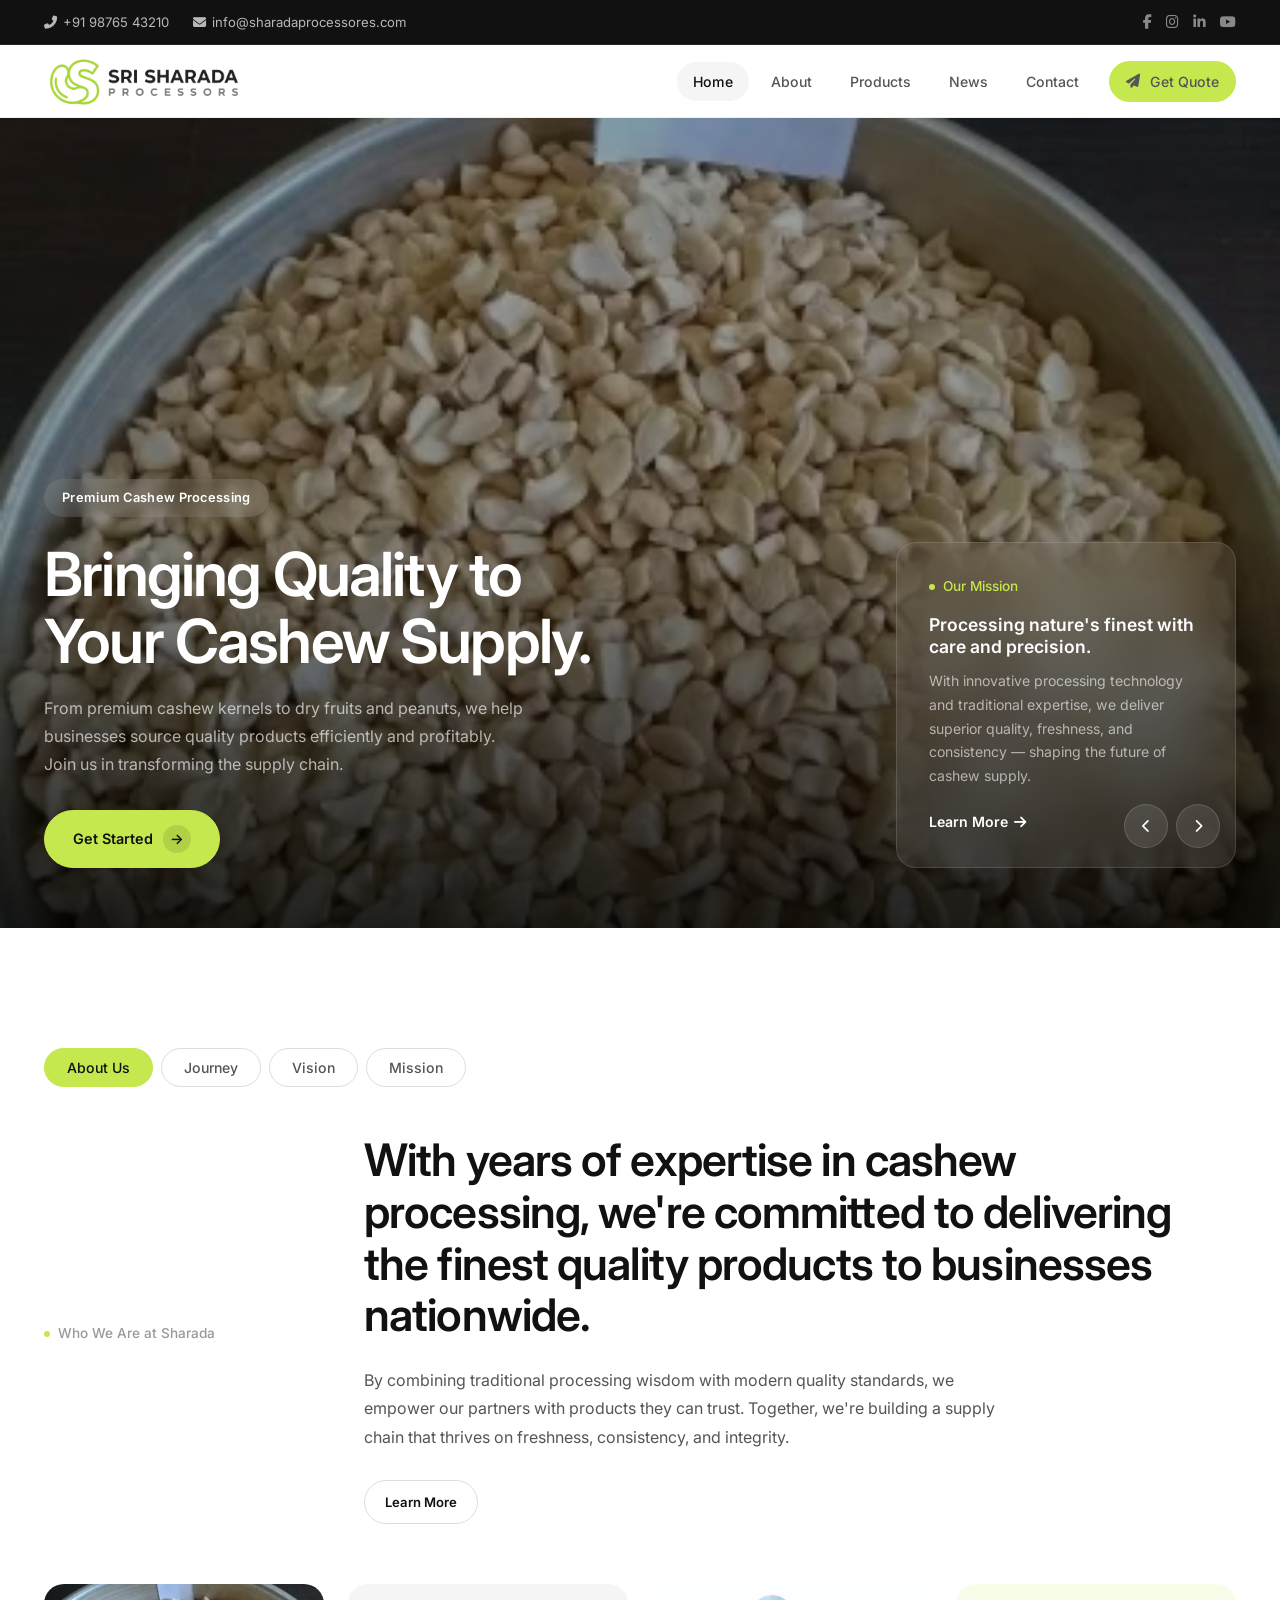
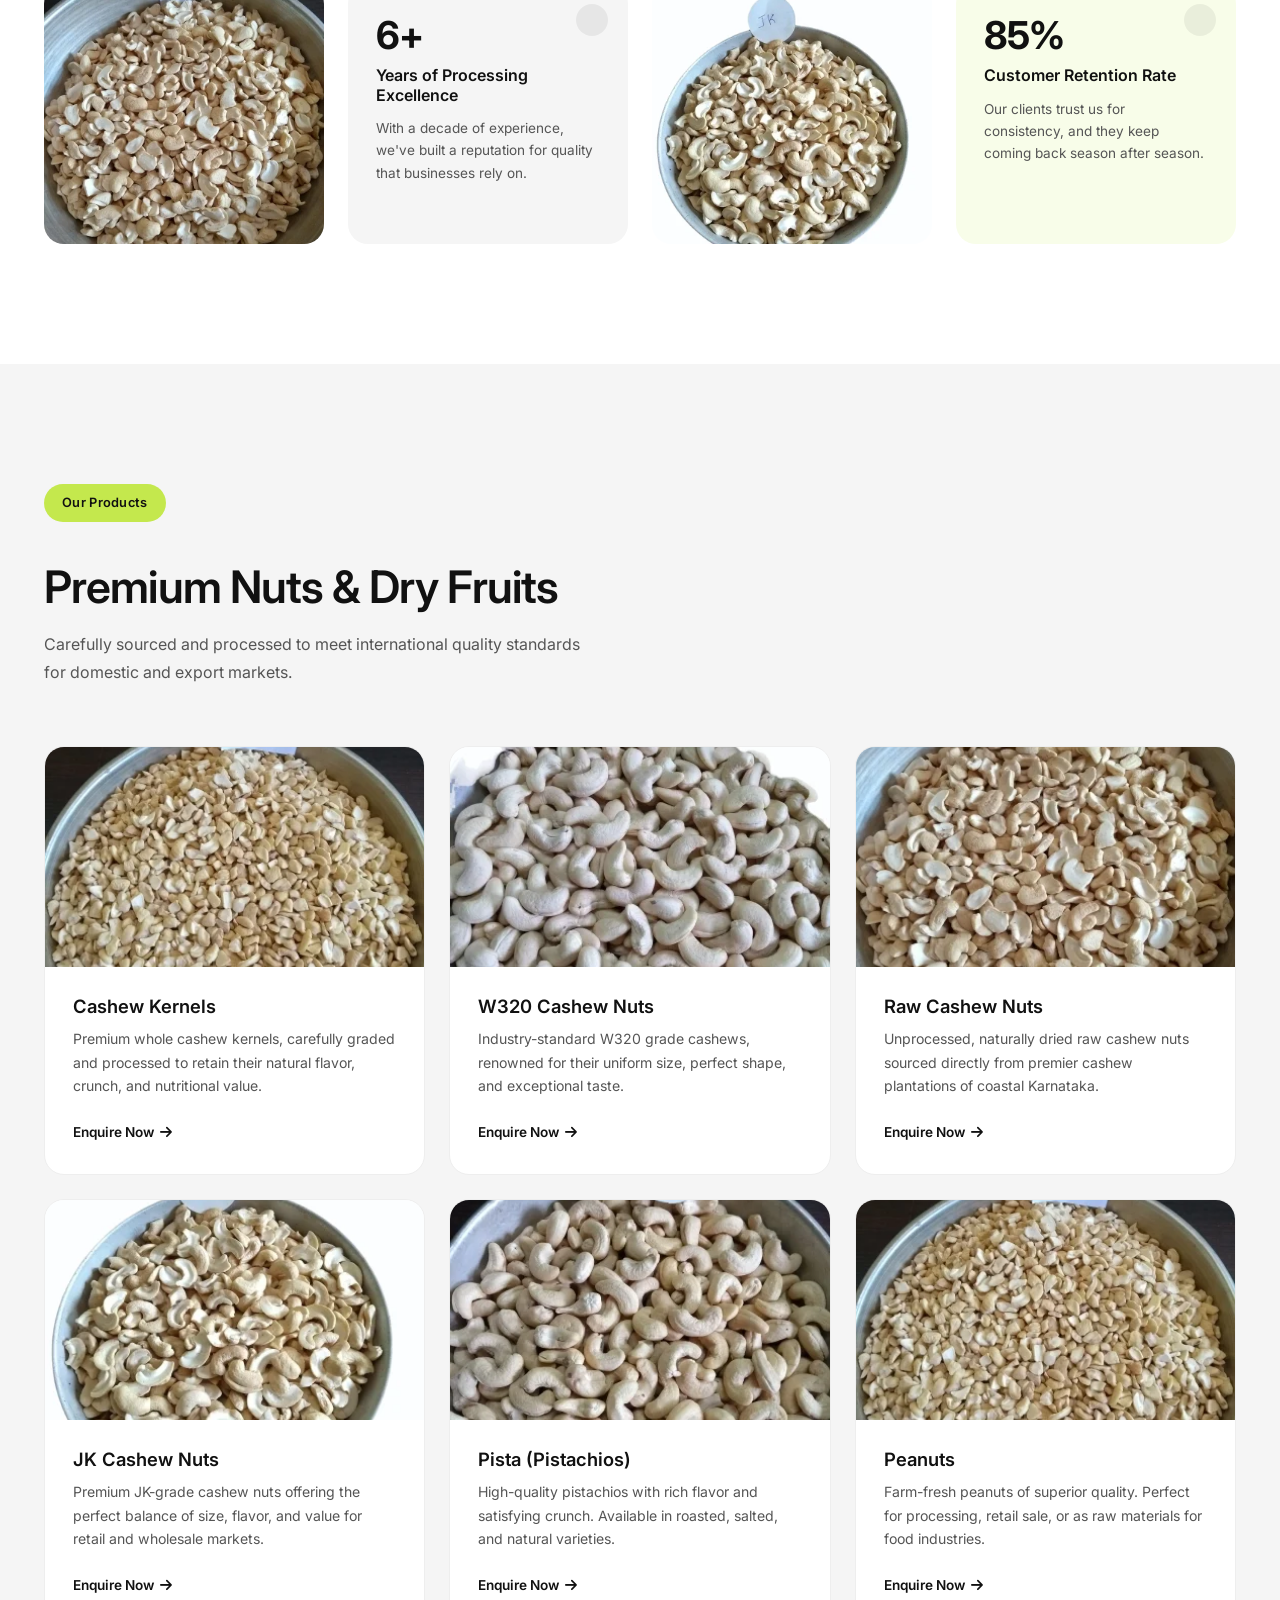
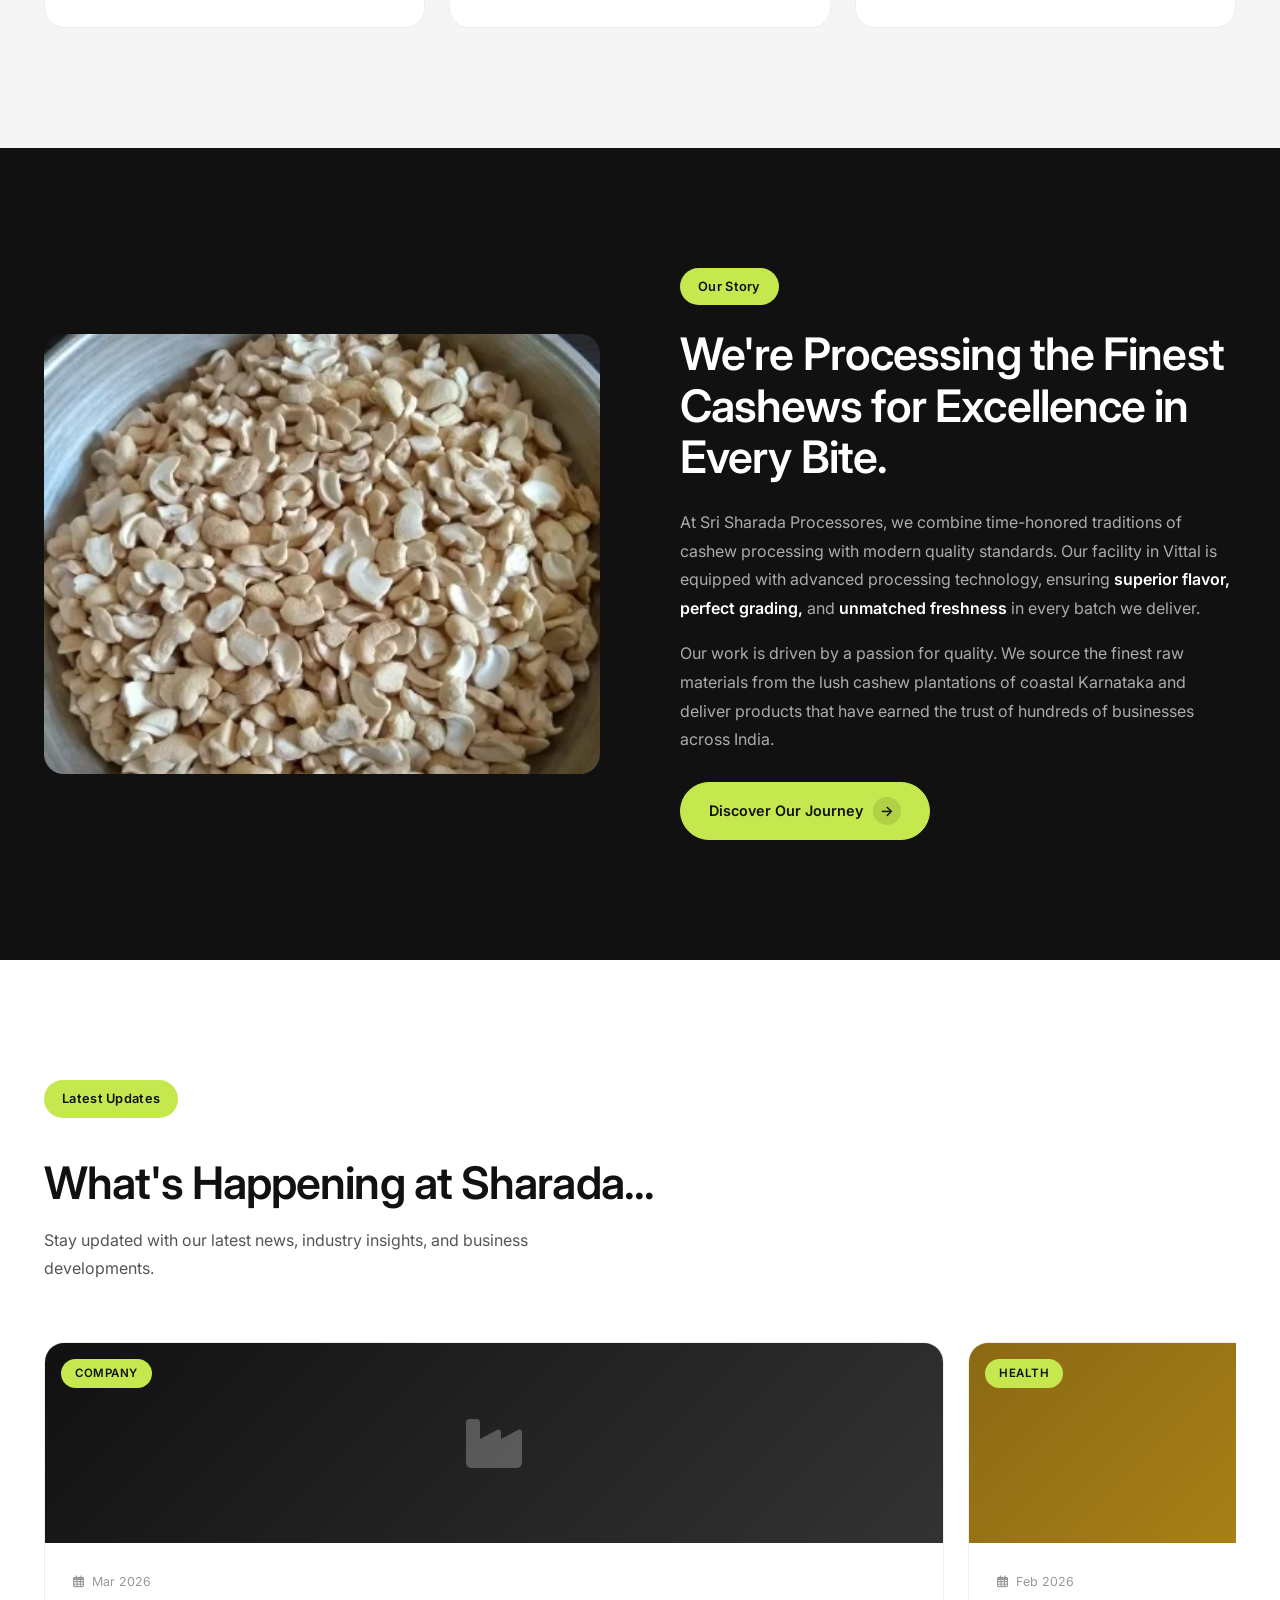
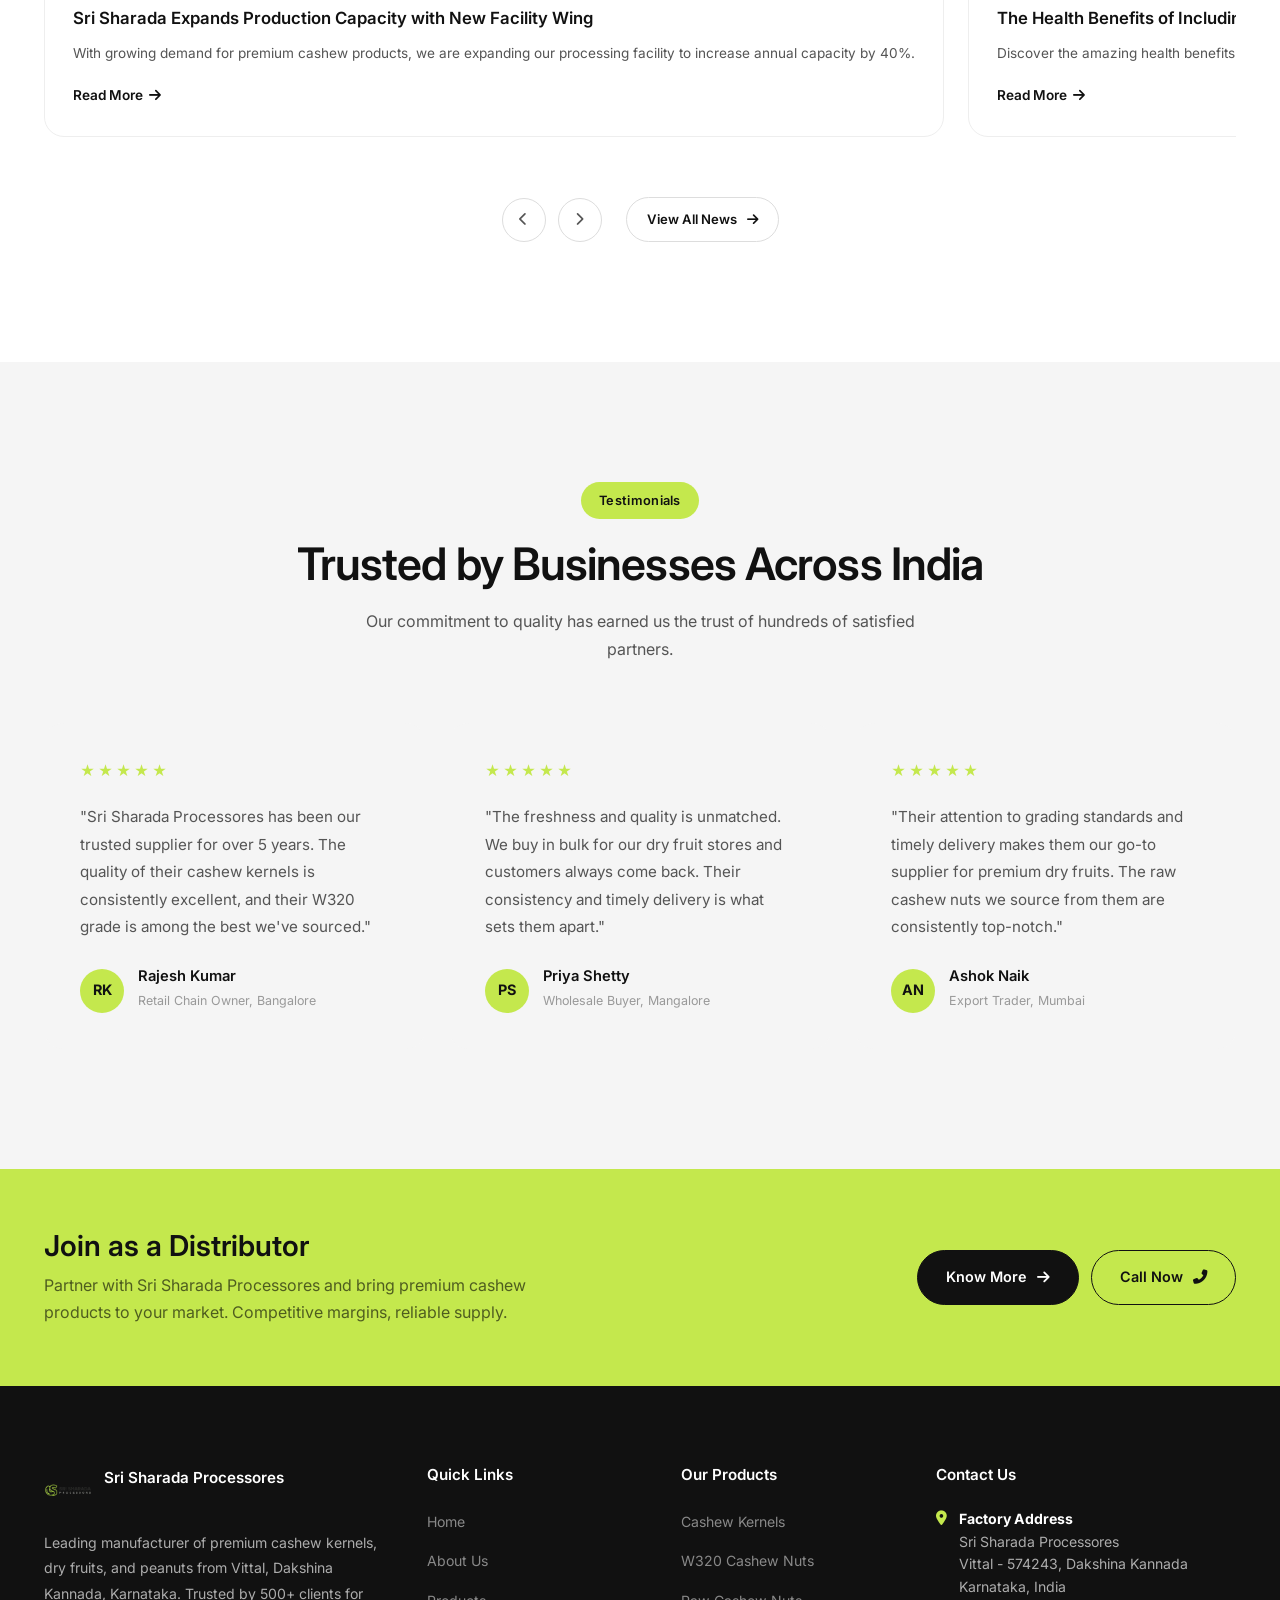
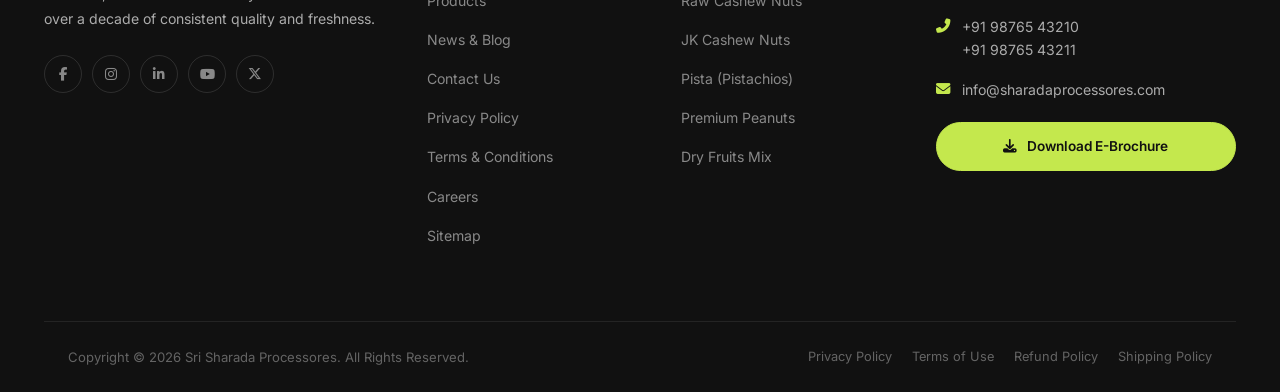
==== index.html @ 33b03130 "Commiting project files" ====
<!DOCTYPE html>
<html lang="en">
<head>
  <meta charset="UTF-8">
  <meta name="viewport" content="width=device-width, initial-scale=1.0">
  <title>Sri Sharada Processores — Premium Cashew & Dry Fruit Manufacturers</title>
  <meta name="description" content="Sri Sharada Processores — Leading manufacturer of premium cashew kernels, cashew nuts, dry fruits and peanuts from Vittal, Dakshina Kannada, Karnataka. 10+ years of excellence.">
  <link rel="preconnect" href="https://fonts.googleapis.com">
  <link rel="preconnect" href="https://fonts.gstatic.com" crossorigin>
  <link href="https://fonts.googleapis.com/css2?family=Inter:wght@300;400;500;600;700;800&display=swap" rel="stylesheet">
  <link rel="stylesheet" href="https://cdnjs.cloudflare.com/ajax/libs/font-awesome/6.5.1/css/all.min.css">
  <link rel="icon" type="image/png" href="images/logo.png">
  <link rel="stylesheet" href="css/styles.css">
</head>
<body>

  <!-- Preloader -->
  <div class="preloader" id="preloader"><div class="preloader-dot"></div></div>

  <!-- ====== TOP BAR ====== -->
  <div class="topbar" id="topbar">
    <div class="container">
      <div class="topbar-left">
        <a href="tel:+919876543210"><i class="fas fa-phone-alt"></i> +91 98765 43210</a>
        <a href="mailto:info@sharadaprocessores.com"><i class="fas fa-envelope"></i> info@sharadaprocessores.com</a>
      </div>
      <div class="topbar-right">
        <a href="#" aria-label="Facebook"><i class="fab fa-facebook-f"></i></a>
        <a href="#" aria-label="Instagram"><i class="fab fa-instagram"></i></a>
        <a href="#" aria-label="LinkedIn"><i class="fab fa-linkedin-in"></i></a>
        <a href="#" aria-label="YouTube"><i class="fab fa-youtube"></i></a>
      </div>
    </div>
  </div>

  <!-- ====== NAVBAR ====== -->
  <nav class="navbar" id="navbar">
    <div class="container">
      <a href="index.html" class="nav-logo">
        <div class="nav-logo-icon"><img src="images/logo.png" alt="Sri Sharada Processores"></div>
      </a>
      <div class="nav-links" id="navLinks">
        <a href="index.html" class="active">Home</a>
        <a href="about.html">About</a>
        <a href="products.html">Products</a>
        <a href="news.html">News</a>
        <a href="contact.html">Contact</a>
        <a href="contact.html" class="btn btn--primary btn--sm"><i class="fas fa-paper-plane"></i> Get Quote</a>
      </div>
      <div class="nav-toggle" id="navToggle">
        <span></span><span></span><span></span>
      </div>
    </div>
  </nav>
  <div class="nav-overlay" id="navOverlay"></div>

  <!-- ====== HERO ====== -->
  <section class="hero" id="hero">
    <div class="hero-bg">
      <div class="hero-slide active" data-slide="0">
        <img src="images/cashew-kernels.webp" alt="Premium cashew kernels">
      </div>
      <div class="hero-slide" data-slide="1">
        <img src="images/w320-cashew.webp" alt="W320 Cashew Nuts">
      </div>
      <div class="hero-slide" data-slide="2">
        <img src="images/cashew-320.webp" alt="Cashew 320 grade" style="object-position: center bottom;">
      </div>
    </div>

    <div class="hero-content">
      <div class="container">
        <div class="hero-left">
          <div class="tag tag--dark">Premium Cashew Processing</div>
          <h1 class="hero-title">Bringing Quality to<br>Your Cashew Supply.</h1>
          <p class="hero-desc">From premium cashew kernels to dry fruits and peanuts, we help businesses source quality products efficiently and profitably. Join us in transforming the supply chain.</p>
          <a href="products.html" class="btn btn--primary">Get Started <span class="arrow">→</span></a>
        </div>
        <div class="hero-card">
          <div class="label">Our Mission</div>
          <h3>Processing nature's finest with care and precision.</h3>
          <p>With innovative processing technology and traditional expertise, we deliver superior quality, freshness, and consistency — shaping the future of cashew supply.</p>
          <a href="about.html">Learn More <i class="fas fa-arrow-right"></i></a>
        </div>
      </div>
    </div>

    <div class="hero-slider-nav">
      <button id="heroPrev" aria-label="Previous slide"><i class="fas fa-chevron-left"></i></button>
      <button id="heroNext" aria-label="Next slide"><i class="fas fa-chevron-right"></i></button>
    </div>
  </section>

  <!-- ====== ABOUT SECTION ====== -->
  <section class="about-section section" id="about">
    <div class="container">
      <!-- Tabs -->
      <div class="about-tabs reveal">
        <button class="about-tab active" data-tab="about">About Us</button>
        <button class="about-tab" data-tab="journey">Journey</button>
        <button class="about-tab" data-tab="vision">Vision</button>
        <button class="about-tab" data-tab="mission">Mission</button>
      </div>

      <!-- Tab Content: About Us -->
      <div class="tab-content active" id="tab-about">
        <div class="about-grid reveal">
          <div class="label">Who We Are at Sharada</div>
          <div class="about-main">
            <h2 class="heading-lg">With years of expertise in cashew processing, we're committed to delivering the finest quality products to businesses nationwide.</h2>
            <p>By combining traditional processing wisdom with modern quality standards, we empower our partners with products they can trust. Together, we're building a supply chain that thrives on freshness, consistency, and integrity.</p>
            <a href="about.html" class="btn btn--outline btn--sm">Learn More</a>
          </div>
        </div>

        <!-- Stats Grid -->
        <div class="stats-grid reveal">
          <div class="stats-image">
            <img src="images/cashew-nuts.webp" alt="Premium Cashew Nuts">
          </div>
          <div class="stat-card">
            <a class="arrow-link" href="about.html"><i class="fas fa-arrow-up-right"></i></a>
            <div>
              <h3><span class="counter" data-target="10">0</span>+</h3>
              <h4>Years of Processing Excellence</h4>
              <p>With a decade of experience, we've built a reputation for quality that businesses rely on.</p>
            </div>
          </div>
          <div class="stats-image">
            <img src="images/jk-cashew-nut.webp" alt="JK Cashew Nuts">
          </div>
          <div class="stat-card stat-card--accent">
            <a class="arrow-link" href="about.html"><i class="fas fa-arrow-up-right"></i></a>
            <div>
              <h3>85%</h3>
              <h4>Customer Retention Rate</h4>
              <p>Our clients trust us for consistency, and they keep coming back season after season.</p>
            </div>
          </div>
        </div>
      </div>

      <!-- Tab Content: Journey -->
      <div class="tab-content" id="tab-journey" style="display:none;">
        <div class="about-grid reveal">
          <div class="label">Our Journey</div>
          <div class="about-main">
            <h2 class="heading-lg">From a small processing unit to a trusted industry name — our journey has been driven by quality and dedication.</h2>
            <p>Founded in Vittal, Dakshina Kannada, Sri Sharada Processores started as a modest cashew processing unit. Over the years, we've grown into a full-scale manufacturing operation serving clients across India.</p>
          </div>
        </div>
        <div class="stats-grid reveal">
          <div class="stat-card">
            <div>
              <h3>2014</h3>
              <h4>Founded in Vittal</h4>
              <p>Started operations as a small-scale cashew processor in Dakshina Kannada, Karnataka.</p>
            </div>
          </div>
          <div class="stats-image"><img src="images/w320-cashew.webp" alt="Our growth"></div>
          <div class="stat-card stat-card--accent">
            <div>
              <h3>2019</h3>
              <h4>Expanded Production</h4>
              <p>Upgraded facility with modern equipment, doubling processing capacity to meet growing demand.</p>
            </div>
          </div>
          <div class="stat-card">
            <div>
              <h3>2024</h3>
              <h4>500+ Client Network</h4>
              <p>Built a nationwide distribution network serving retail, wholesale, and export partners.</p>
            </div>
          </div>
        </div>
      </div>

      <!-- Tab Content: Vision -->
      <div class="tab-content" id="tab-vision" style="display:none;">
        <div class="about-grid reveal">
          <div class="label">Our Vision</div>
          <div class="about-main">
            <h2 class="heading-lg">To become India's most trusted name in cashew processing — setting benchmarks for quality, sustainability, and customer satisfaction.</h2>
            <p>We envision a future where every product from Sri Sharada is synonymous with premium quality and responsible sourcing, contributing to a healthier and more sustainable food supply chain.</p>
            <a href="about.html" class="btn btn--outline btn--sm">Read More</a>
          </div>
        </div>
      </div>

      <!-- Tab Content: Mission -->
      <div class="tab-content" id="tab-mission" style="display:none;">
        <div class="about-grid reveal">
          <div class="label">Our Mission</div>
          <div class="about-main">
            <h2 class="heading-lg">To deliver consistently premium cashew and dry fruit products through ethical sourcing, modern processing, and unwavering commitment to excellence.</h2>
            <p>We are committed to ensuring that every kernel, every nut, and every batch meets the highest standards of quality, freshness, and food safety — empowering our partners with products they can confidently offer to their customers.</p>
            <a href="about.html" class="btn btn--outline btn--sm">Read More</a>
          </div>
        </div>
      </div>

    </div>
  </section>

  <!-- ====== PRODUCTS SECTION ====== -->
  <section class="section section--gray" id="products">
    <div class="container">
      <div class="section-header reveal">
        <div class="tag">Our Products</div>
        <h2 class="heading-lg" style="margin-top:20px;">Premium Nuts & Dry Fruits</h2>
        <p>Carefully sourced and processed to meet international quality standards for domestic and export markets.</p>
      </div>

      <div class="products-grid">
        <div class="product-card reveal">
          <div class="product-card-img" style="background: linear-gradient(135deg, #f0ebe3, #e8e0d4);">
            <img src="images/cashew-kernels.webp" alt="Cashew Kernels">
          </div>
          <div class="product-card-body">
            <h3>Cashew Kernels</h3>
            <p>Premium whole cashew kernels, carefully graded and processed to retain their natural flavor, crunch, and nutritional value.</p>
            <a href="contact.html" class="product-card-link">Enquire Now <i class="fas fa-arrow-right"></i></a>
          </div>
        </div>

        <div class="product-card reveal">
          <div class="product-card-img" style="background: linear-gradient(135deg, #fef3e2, #fce8c8);">
            <img src="images/w320-cashew.webp" alt="W320 Cashew Nuts">
          </div>
          <div class="product-card-body">
            <h3>W320 Cashew Nuts</h3>
            <p>Industry-standard W320 grade cashews, renowned for their uniform size, perfect shape, and exceptional taste.</p>
            <a href="contact.html" class="product-card-link">Enquire Now <i class="fas fa-arrow-right"></i></a>
          </div>
        </div>

        <div class="product-card reveal">
          <div class="product-card-img" style="background: linear-gradient(135deg, #e8f5e9, #c8e6c9);">
            <img src="images/cashew-nuts.webp" alt="Raw Cashew Nuts">
          </div>
          <div class="product-card-body">
            <h3>Raw Cashew Nuts</h3>
            <p>Unprocessed, naturally dried raw cashew nuts sourced directly from premier cashew plantations of coastal Karnataka.</p>
            <a href="contact.html" class="product-card-link">Enquire Now <i class="fas fa-arrow-right"></i></a>
          </div>
        </div>

        <div class="product-card reveal">
          <div class="product-card-img" style="background: linear-gradient(135deg, #fff8e1, #ffecb3);">
            <img src="images/jk-cashew-nut.webp" alt="JK Cashew Nuts">
          </div>
          <div class="product-card-body">
            <h3>JK Cashew Nuts</h3>
            <p>Premium JK-grade cashew nuts offering the perfect balance of size, flavor, and value for retail and wholesale markets.</p>
            <a href="contact.html" class="product-card-link">Enquire Now <i class="fas fa-arrow-right"></i></a>
          </div>
        </div>

        <div class="product-card reveal">
          <div class="product-card-img" style="background: linear-gradient(135deg, #e8eaf6, #c5cae9);">
            <img src="images/cashew-320.webp" alt="Pista">
          </div>
          <div class="product-card-body">
            <h3>Pista (Pistachios)</h3>
            <p>High-quality pistachios with rich flavor and satisfying crunch. Available in roasted, salted, and natural varieties.</p>
            <a href="contact.html" class="product-card-link">Enquire Now <i class="fas fa-arrow-right"></i></a>
          </div>
        </div>

        <div class="product-card reveal">
          <div class="product-card-img" style="background: linear-gradient(135deg, #fbe9e7, #ffccbc);">
            <img src="images/cashew-kernels.webp" alt="Peanuts">
          </div>
          <div class="product-card-body">
            <h3>Peanuts</h3>
            <p>Farm-fresh peanuts of superior quality. Perfect for processing, retail sale, or as raw materials for food industries.</p>
            <a href="contact.html" class="product-card-link">Enquire Now <i class="fas fa-arrow-right"></i></a>
          </div>
        </div>
      </div>
    </div>
  </section>

  <!-- ====== BRAND STORY ====== -->
  <section class="brand-story" id="story">
    <div class="container">
      <div class="brand-story-grid">
        <div class="brand-story-image reveal-left">
          <img src="images/cashew-nuts.webp" alt="Our processing team">
        </div>
        <div class="brand-story-content reveal-right">
          <div class="tag">Our Story</div>
          <h2 class="heading-lg">We're Processing the Finest Cashews for Excellence in Every Bite.</h2>
          <p>At Sri Sharada Processores, we combine time-honored traditions of cashew processing with modern quality standards. Our facility in Vittal is equipped with advanced processing technology, ensuring <strong>superior flavor, perfect grading,</strong> and <strong>unmatched freshness</strong> in every batch we deliver.</p>
          <p>Our work is driven by a passion for quality. We source the finest raw materials from the lush cashew plantations of coastal Karnataka and deliver products that have earned the trust of hundreds of businesses across India.</p>
          <a href="about.html" class="btn btn--primary" style="margin-top:12px;">Discover Our Journey <span class="arrow">→</span></a>
        </div>
      </div>
    </div>
  </section>

  <!-- ====== NEWS SECTION ====== -->
  <section class="section" id="news">
    <div class="container">
      <div class="section-header reveal">
        <div class="tag">Latest Updates</div>
        <h2 class="heading-lg" style="margin-top:20px;">What's Happening at Sharada...</h2>
        <p>Stay updated with our latest news, industry insights, and business developments.</p>
      </div>

      <div class="news-carousel" id="newsCarousel">
        <div class="news-card">
          <div class="news-card-img">
            <div class="news-gradient" style="background: linear-gradient(135deg, #111, #333);"><i class="fas fa-industry"></i></div>
            <span class="news-card-badge">Company</span>
          </div>
          <div class="news-card-body">
            <div class="news-card-meta"><span><i class="far fa-calendar-alt"></i> Mar 2026</span></div>
            <h3><a href="news.html">Sri Sharada Expands Production Capacity with New Facility Wing</a></h3>
            <p>With growing demand for premium cashew products, we are expanding our processing facility to increase annual capacity by 40%.</p>
            <a href="news.html" class="read-more">Read More <i class="fas fa-arrow-right"></i></a>
          </div>
        </div>

        <div class="news-card">
          <div class="news-card-img">
            <div class="news-gradient" style="background: linear-gradient(135deg, #8B6914, #C5961A);"><i class="fas fa-heart-pulse"></i></div>
            <span class="news-card-badge">Health</span>
          </div>
          <div class="news-card-body">
            <div class="news-card-meta"><span><i class="far fa-calendar-alt"></i> Feb 2026</span></div>
            <h3><a href="news.html">The Health Benefits of Including Cashews in Your Daily Diet</a></h3>
            <p>Discover the amazing health benefits of cashew nuts — from heart health to strong bones and immunity.</p>
            <a href="news.html" class="read-more">Read More <i class="fas fa-arrow-right"></i></a>
          </div>
        </div>

        <div class="news-card">
          <div class="news-card-img">
            <div class="news-gradient" style="background: linear-gradient(135deg, #0D3B13, #2E7D32);"><i class="fas fa-chart-line"></i></div>
            <span class="news-card-badge">Industry</span>
          </div>
          <div class="news-card-body">
            <div class="news-card-meta"><span><i class="far fa-calendar-alt"></i> Jan 2026</span></div>
            <h3><a href="news.html">Karnataka's Cashew Industry: Growth and Emerging Opportunities</a></h3>
            <p>An in-depth look at the thriving cashew processing industry in Dakshina Kannada and regional growth.</p>
            <a href="news.html" class="read-more">Read More <i class="fas fa-arrow-right"></i></a>
          </div>
        </div>

        <div class="news-card">
          <div class="news-card-img">
            <div class="news-gradient" style="background: linear-gradient(135deg, #333, #555);"><i class="fas fa-award"></i></div>
            <span class="news-card-badge">Quality</span>
          </div>
          <div class="news-card-body">
            <div class="news-card-meta"><span><i class="far fa-calendar-alt"></i> Dec 2025</span></div>
            <h3><a href="news.html">Quality Standards in Cashew Processing: What Sets Premium Apart</a></h3>
            <p>Understanding the rigorous grading and quality control measures that distinguish premium products.</p>
            <a href="news.html" class="read-more">Read More <i class="fas fa-arrow-right"></i></a>
          </div>
        </div>

        <div class="news-card">
          <div class="news-card-img">
            <div class="news-gradient" style="background: linear-gradient(135deg, #2E7D32, #66BB6A);"><i class="fas fa-leaf"></i></div>
            <span class="news-card-badge">Sustainability</span>
          </div>
          <div class="news-card-body">
            <div class="news-card-meta"><span><i class="far fa-calendar-alt"></i> Nov 2025</span></div>
            <h3><a href="news.html">Sustainable Cashew Farming Practices in Coastal Karnataka</a></h3>
            <p>How responsible farming and ethical sourcing are shaping the future of cashew production in South India.</p>
            <a href="news.html" class="read-more">Read More <i class="fas fa-arrow-right"></i></a>
          </div>
        </div>
      </div>

      <div class="carousel-nav">
        <button id="newsPrev" aria-label="Previous"><i class="fas fa-chevron-left"></i></button>
        <button id="newsNext" aria-label="Next"><i class="fas fa-chevron-right"></i></button>
        <a href="news.html" class="btn btn--outline btn--sm" style="margin-left: 12px;">View All News <i class="fas fa-arrow-right"></i></a>
      </div>
    </div>
  </section>

  <!-- ====== TESTIMONIALS ====== -->
  <section class="section section--gray" id="testimonials">
    <div class="container">
      <div class="section-header center reveal">
        <div class="tag" style="margin: 0 auto 20px;">Testimonials</div>
        <h2 class="heading-lg">Trusted by Businesses Across India</h2>
        <p>Our commitment to quality has earned us the trust of hundreds of satisfied partners.</p>
      </div>
      <div class="testimonials-grid">
        <div class="testimonial-card reveal">
          <div class="testimonial-stars">★★★★★</div>
          <blockquote>"Sri Sharada Processores has been our trusted supplier for over 5 years. The quality of their cashew kernels is consistently excellent, and their W320 grade is among the best we've sourced."</blockquote>
          <div class="testimonial-author">
            <div class="testimonial-avatar">RK</div>
            <div>
              <h4>Rajesh Kumar</h4>
              <span>Retail Chain Owner, Bangalore</span>
            </div>
          </div>
        </div>
        <div class="testimonial-card reveal">
          <div class="testimonial-stars">★★★★★</div>
          <blockquote>"The freshness and quality is unmatched. We buy in bulk for our dry fruit stores and customers always come back. Their consistency and timely delivery is what sets them apart."</blockquote>
          <div class="testimonial-author">
            <div class="testimonial-avatar">PS</div>
            <div>
              <h4>Priya Shetty</h4>
              <span>Wholesale Buyer, Mangalore</span>
            </div>
          </div>
        </div>
        <div class="testimonial-card reveal">
          <div class="testimonial-stars">★★★★★</div>
          <blockquote>"Their attention to grading standards and timely delivery makes them our go-to supplier for premium dry fruits. The raw cashew nuts we source from them are consistently top-notch."</blockquote>
          <div class="testimonial-author">
            <div class="testimonial-avatar">AN</div>
            <div>
              <h4>Ashok Naik</h4>
              <span>Export Trader, Mumbai</span>
            </div>
          </div>
        </div>
      </div>
    </div>
  </section>

  <!-- ====== DISTRIBUTOR CTA ====== -->
  <section class="distributor">
    <div class="container">
      <div>
        <h2>Join as a Distributor</h2>
        <p>Partner with Sri Sharada Processores and bring premium cashew products to your market. Competitive margins, reliable supply.</p>
      </div>
      <div class="btn-group">
        <a href="contact.html" class="btn btn--dark">Know More <i class="fas fa-arrow-right"></i></a>
        <a href="tel:+919876543210" class="btn btn--outline" style="border-color: var(--black); color: var(--black);">Call Now <i class="fas fa-phone-alt"></i></a>
      </div>
    </div>
  </section>

  <!-- ====== FOOTER ====== -->
  <footer class="footer">
    <div class="container">
      <div class="footer-grid">
        <div class="footer-col footer-about">
          <div class="footer-brand">
            <div class="footer-logo-img"><img src="images/logo.png" alt="Sri Sharada Logo"></div>
            <h4>Sri Sharada Processores</h4>
          </div>
          <p>Leading manufacturer of premium cashew kernels, dry fruits, and peanuts from Vittal, Dakshina Kannada, Karnataka. Trusted by 500+ clients for over a decade of consistent quality and freshness.</p>
          <div class="footer-social">
            <a href="#"><i class="fab fa-facebook-f"></i></a>
            <a href="#"><i class="fab fa-instagram"></i></a>
            <a href="#"><i class="fab fa-linkedin-in"></i></a>
            <a href="#"><i class="fab fa-youtube"></i></a>
            <a href="#"><i class="fab fa-x-twitter"></i></a>
          </div>
        </div>
        <div class="footer-col">
          <h4>Quick Links</h4>
          <ul class="footer-links">
            <li><a href="index.html">Home</a></li>
            <li><a href="about.html">About Us</a></li>
            <li><a href="products.html">Products</a></li>
            <li><a href="news.html">News & Blog</a></li>
            <li><a href="contact.html">Contact Us</a></li>
            <li><a href="#">Privacy Policy</a></li>
            <li><a href="#">Terms & Conditions</a></li>
            <li><a href="#">Careers</a></li>
            <li><a href="#">Sitemap</a></li>
          </ul>
        </div>
        <div class="footer-col">
          <h4>Our Products</h4>
          <ul class="footer-links">
            <li><a href="products.html">Cashew Kernels</a></li>
            <li><a href="products.html">W320 Cashew Nuts</a></li>
            <li><a href="products.html">Raw Cashew Nuts</a></li>
            <li><a href="products.html">JK Cashew Nuts</a></li>
            <li><a href="products.html">Pista (Pistachios)</a></li>
            <li><a href="products.html">Premium Peanuts</a></li>
            <li><a href="products.html">Dry Fruits Mix</a></li>
          </ul>
        </div>
        <div class="footer-col">
          <h4>Contact Us</h4>
          <div class="footer-contact-item">
            <i class="fas fa-map-marker-alt"></i>
            <p><strong style="color:var(--white)">Factory Address</strong><br>Sri Sharada Processores<br>Vittal - 574243, Dakshina Kannada<br>Karnataka, India</p>
          </div>
          <div class="footer-contact-item">
            <i class="fas fa-phone-alt"></i>
            <p><a href="tel:+919876543210">+91 98765 43210</a><br><a href="tel:+919876543211">+91 98765 43211</a></p>
          </div>
          <div class="footer-contact-item">
            <i class="fas fa-envelope"></i>
            <p><a href="mailto:info@sharadaprocessores.com">info@sharadaprocessores.com</a></p>
          </div>
          <div class="footer-brochure">
            <a href="#" class="btn btn--primary btn--sm"><i class="fas fa-download"></i> Download E-Brochure</a>
          </div>
        </div>
      </div>
      <div class="footer-bottom">
        <div class="container">
          <p>Copyright © 2026 Sri Sharada Processores. All Rights Reserved.</p>
          <div class="footer-bottom-links">
            <a href="#">Privacy Policy</a>
            <a href="#">Terms of Use</a>
            <a href="#">Refund Policy</a>
            <a href="#">Shipping Policy</a>
          </div>
        </div>
      </div>
    </div>
  </footer>

  <button class="scroll-top" id="scrollTop" aria-label="Scroll to top"><i class="fas fa-chevron-up"></i></button>

  <script src="js/main.js"></script>
</body>
</html>
---- css/styles.css ----
/* ============================================
   SRI SHARADA PROCESSORES — REDESIGN
   Farmora Design Language
   Clean · Spacious · Modern · Premium
   ============================================ */

@import url('https://fonts.googleapis.com/css2?family=Inter:wght@300;400;500;600;700;800&display=swap');

/* ============================================
   DESIGN TOKENS
   ============================================ */
:root {
  /* Accent */
  --accent: #C4E84D;
  --accent-hover: #B3D43C;
  --accent-soft: rgba(196, 232, 77, 0.12);

  /* Neutrals */
  --black: #111111;
  --dark: #1A1A1A;
  --gray-900: #222222;
  --gray-800: #333333;
  --gray-700: #444444;
  --gray-600: #555555;
  --gray-500: #777777;
  --gray-400: #999999;
  --gray-300: #BBBBBB;
  --gray-200: #DDDDDD;
  --gray-100: #EEEEEE;
  --gray-50: #F5F5F5;
  --white: #FFFFFF;

  /* Semantic */
  --bg-primary: var(--white);
  --bg-secondary: var(--gray-50);
  --bg-dark: var(--black);
  --text-primary: var(--black);
  --text-secondary: var(--gray-600);
  --text-muted: var(--gray-400);
  --border-color: var(--gray-200);

  /* Typography */
  --font: 'Inter', -apple-system, BlinkMacSystemFont, 'Segoe UI', sans-serif;

  /* Spacing */
  --section-py: 120px;
  --container-max: 1240px;
  --gap: 24px;

  /* Radius */
  --radius: 20px;
  --radius-sm: 12px;
  --radius-pill: 100px;

  /* Shadows */
  --shadow-sm: 0 1px 3px rgba(0,0,0,0.04);
  --shadow-md: 0 4px 16px rgba(0,0,0,0.06);
  --shadow-lg: 0 8px 32px rgba(0,0,0,0.08);

  /* Transition */
  --ease: cubic-bezier(0.4, 0, 0.2, 1);
  --duration: 0.3s;
}

/* ============================================
   RESET & BASE
   ============================================ */
*, *::before, *::after {
  margin: 0;
  padding: 0;
  box-sizing: border-box;
}

html {
  scroll-behavior: smooth;
  font-size: 16px;
}

body {
  font-family: var(--font);
  color: var(--text-primary);
  background: var(--bg-primary);
  line-height: 1.7;
  overflow-x: hidden;
  -webkit-font-smoothing: antialiased;
}

img { max-width: 100%; height: auto; display: block; }

a {
  text-decoration: none;
  color: inherit;
  transition: color var(--duration) var(--ease);
}

ul, ol { list-style: none; }

h1, h2, h3, h4, h5, h6 {
  font-family: var(--font);
  font-weight: 600;
  line-height: 1.2;
  color: var(--text-primary);
}

button, input, textarea, select {
  font-family: var(--font);
  border: none;
  outline: none;
}

/* ============================================
   LAYOUT
   ============================================ */
.container {
  max-width: var(--container-max);
  margin: 0 auto;
  padding: 0 24px;
}

.section {
  padding: var(--section-py) 0;
}

.section--gray {
  background: var(--bg-secondary);
}

.section--dark {
  background: var(--bg-dark);
  color: var(--white);
}

.section--dark h2,
.section--dark h3,
.section--dark h4 {
  color: var(--white);
}

/* ============================================
   TYPOGRAPHY UTILITIES
   ============================================ */
.tag {
  display: inline-flex;
  align-items: center;
  gap: 6px;
  padding: 8px 18px;
  background: var(--accent);
  color: var(--black);
  border-radius: var(--radius-pill);
  font-size: 0.8rem;
  font-weight: 600;
  letter-spacing: 0.3px;
}

.tag--outline {
  background: transparent;
  border: 1.5px solid var(--border-color);
  color: var(--text-secondary);
}

.tag--dark {
  background: rgba(255,255,255,0.1);
  color: var(--white);
  backdrop-filter: blur(8px);
}

.heading-xl {
  font-size: clamp(2.4rem, 5vw, 3.6rem);
  font-weight: 600;
  line-height: 1.12;
  letter-spacing: -0.02em;
}

.heading-lg {
  font-size: clamp(2rem, 4vw, 2.8rem);
  font-weight: 600;
  line-height: 1.15;
  letter-spacing: -0.02em;
}

.heading-md {
  font-size: clamp(1.4rem, 3vw, 1.8rem);
  font-weight: 600;
  line-height: 1.25;
}

.text-body {
  font-size: 1rem;
  color: var(--text-secondary);
  line-height: 1.75;
}

.text-sm {
  font-size: 0.875rem;
  color: var(--text-muted);
}

.label {
  display: flex;
  align-items: center;
  gap: 8px;
  font-size: 0.85rem;
  font-weight: 500;
  color: var(--text-muted);
}

.label::before {
  content: '';
  width: 6px;
  height: 6px;
  background: var(--accent);
  border-radius: 50%;
}

/* ============================================
   BUTTONS
   ============================================ */
.btn {
  display: inline-flex;
  align-items: center;
  gap: 10px;
  padding: 14px 28px;
  font-size: 0.9rem;
  font-weight: 600;
  border-radius: var(--radius-pill);
  cursor: pointer;
  transition: all var(--duration) var(--ease);
  border: 1.5px solid transparent;
}

.btn--primary {
  background: var(--accent);
  color: var(--black);
  border-color: var(--accent);
}

.btn--primary:hover {
  background: var(--accent-hover);
  border-color: var(--accent-hover);
  transform: translateY(-2px);
  box-shadow: 0 6px 20px rgba(196, 232, 77, 0.3);
}

.btn--dark {
  background: var(--black);
  color: var(--white);
  border-color: var(--black);
}

.btn--dark:hover {
  background: var(--gray-800);
  transform: translateY(-2px);
}

.btn--outline {
  background: transparent;
  color: var(--text-primary);
  border-color: var(--border-color);
}

.btn--outline:hover {
  border-color: var(--black);
  background: var(--black);
  color: var(--white);
}

.btn--white {
  background: var(--white);
  color: var(--black);
  border-color: var(--white);
}

.btn--white:hover {
  background: var(--accent);
  border-color: var(--accent);
}

.btn--sm {
  padding: 10px 20px;
  font-size: 0.82rem;
}

.btn--lg {
  padding: 18px 36px;
  font-size: 1rem;
}

.btn .arrow {
  display: inline-flex;
  align-items: center;
  justify-content: center;
  width: 28px;
  height: 28px;
  border-radius: 50%;
  background: rgba(0,0,0,0.1);
  transition: all var(--duration) var(--ease);
}

.btn:hover .arrow {
  transform: translateX(3px);
}

/* ============================================
   TOP BAR
   ============================================ */
.topbar {
  background: var(--black);
  color: var(--white);
  padding: 10px 0;
  font-size: 0.82rem;
  border-bottom: 1px solid rgba(255,255,255,0.08);
  transition: all var(--duration) var(--ease);
}

.topbar.hidden {
  margin-top: -44px;
}

.topbar .container {
  display: flex;
  justify-content: space-between;
  align-items: center;
}

.topbar-left {
  display: flex;
  gap: 24px;
  align-items: center;
}

.topbar-left a {
  color: rgba(255,255,255,0.7);
  display: flex;
  align-items: center;
  gap: 6px;
  font-weight: 400;
}

.topbar-left a:hover {
  color: var(--accent);
}

.topbar-right {
  display: flex;
  align-items: center;
  gap: 14px;
}

.topbar-right a {
  color: rgba(255,255,255,0.5);
  font-size: 0.9rem;
}

.topbar-right a:hover {
  color: var(--accent);
}

/* ============================================
   NAVBAR
   ============================================ */
.navbar {
  position: sticky;
  top: 0;
  z-index: 1000;
  background: var(--white);
  border-bottom: 1px solid var(--gray-100);
  transition: all var(--duration) var(--ease);
}

.navbar.scrolled {
  box-shadow: var(--shadow-md);
  border-color: transparent;
}

.navbar .container {
  display: flex;
  justify-content: space-between;
  align-items: center;
  height: 72px;
}

.nav-logo {
  display: flex;
  align-items: center;
  gap: 10px;
  font-weight: 700;
  font-size: 1.2rem;
  color: var(--black);
}

.nav-logo-icon {
  width: 200px;
  height: auto;
  min-height: 52px;
  border-radius: 0;
  display: flex;
  align-items: center;
  justify-content: center;
  overflow: hidden;
  flex-shrink: 0;
}

.nav-logo-icon img {
  width: 100%;
  height: 100%;
  object-fit: contain;
}

.footer-logo-img {
  width: 48px;
  height: 48px;
  border-radius: var(--radius-sm);
  overflow: hidden;
  flex-shrink: 0;
}

.footer-logo-img img {
  width: 100%;
  height: 100%;
  object-fit: contain;
}

.footer-brand {
  display: flex;
  align-items: center;
  gap: 12px;
  margin-bottom: 16px;
}

.nav-logo span {
  font-size: 0.7rem;
  font-weight: 400;
  color: var(--gray-500);
  display: block;
  line-height: 1;
  margin-top: 2px;
}

.nav-links {
  display: flex;
  align-items: center;
  gap: 6px;
}

.nav-links a {
  padding: 8px 16px;
  font-size: 0.88rem;
  font-weight: 500;
  color: var(--text-secondary);
  border-radius: var(--radius-pill);
  transition: all var(--duration) var(--ease);
}

.nav-links a:hover,
.nav-links a.active {
  color: var(--black);
  background: var(--gray-50);
}

.nav-links .btn {
  margin-left: 8px;
}

/* Mobile Toggle */
.nav-toggle {
  display: none;
  flex-direction: column;
  gap: 5px;
  cursor: pointer;
  padding: 8px;
  z-index: 1100;
}

.nav-toggle span {
  width: 22px;
  height: 2px;
  background: var(--black);
  border-radius: 2px;
  transition: all var(--duration) var(--ease);
}

.nav-toggle.active span:nth-child(1) { transform: rotate(45deg) translate(5px, 5px); }
.nav-toggle.active span:nth-child(2) { opacity: 0; }
.nav-toggle.active span:nth-child(3) { transform: rotate(-45deg) translate(5px, -5px); }

.nav-overlay {
  position: fixed;
  inset: 0;
  background: rgba(0,0,0,0.4);
  z-index: 1000;
  opacity: 0;
  visibility: hidden;
  transition: all var(--duration) var(--ease);
}

.nav-overlay.active {
  opacity: 1;
  visibility: visible;
}

/* ============================================
   HERO SECTION
   ============================================ */
.hero {
  position: relative;
  min-height: 90vh;
  display: flex;
  align-items: flex-end;
  padding-bottom: 60px;
  background: var(--black);
  overflow: hidden;
}

.hero-bg {
  position: absolute;
  inset: 0;
}

.hero-bg img {
  width: 100%;
  height: 100%;
  object-fit: cover;
  opacity: 0.7;
}

.hero-bg::after {
  content: '';
  position: absolute;
  inset: 0;
  background: linear-gradient(to top, rgba(0,0,0,0.8) 0%, rgba(0,0,0,0.2) 50%, rgba(0,0,0,0.1) 100%);
}

.hero-content {
  position: relative;
  z-index: 2;
  width: 100%;
}

.hero-content .container {
  display: flex;
  justify-content: space-between;
  align-items: flex-end;
  gap: 40px;
}

.hero-left {
  max-width: 600px;
}

.hero-left .tag {
  margin-bottom: 24px;
}

.hero-title {
  font-size: clamp(2.6rem, 5.5vw, 3.8rem);
  font-weight: 600;
  color: var(--white);
  line-height: 1.1;
  letter-spacing: -0.03em;
  margin-bottom: 20px;
}

.hero-desc {
  font-size: 1rem;
  color: rgba(255,255,255,0.65);
  line-height: 1.75;
  margin-bottom: 32px;
  max-width: 480px;
}

.hero-card {
  background: rgba(255,255,255,0.08);
  backdrop-filter: blur(24px);
  -webkit-backdrop-filter: blur(24px);
  border: 1px solid rgba(255,255,255,0.12);
  border-radius: var(--radius);
  padding: 32px;
  max-width: 340px;
  flex-shrink: 0;
}

.hero-card .label {
  color: var(--accent);
  margin-bottom: 16px;
}

.hero-card .label::before {
  background: var(--accent);
}

.hero-card h3 {
  color: var(--white);
  font-size: 1.1rem;
  font-weight: 600;
  margin-bottom: 12px;
}

.hero-card p {
  font-size: 0.88rem;
  color: rgba(255,255,255,0.6);
  line-height: 1.7;
  margin-bottom: 20px;
}

.hero-card a {
  color: var(--white);
  font-size: 0.88rem;
  font-weight: 600;
  display: inline-flex;
  align-items: center;
  gap: 6px;
}

.hero-card a:hover {
  color: var(--accent);
}

.hero-slider-nav {
  position: absolute;
  bottom: 80px;
  right: 60px;
  z-index: 3;
  display: flex;
  gap: 8px;
}

.hero-slider-nav button {
  width: 44px;
  height: 44px;
  border-radius: 50%;
  background: rgba(255,255,255,0.1);
  border: 1px solid rgba(255,255,255,0.15);
  color: var(--white);
  cursor: pointer;
  transition: all var(--duration) var(--ease);
  display: flex;
  align-items: center;
  justify-content: center;
  font-size: 0.85rem;
}

.hero-slider-nav button:hover {
  background: var(--accent);
  border-color: var(--accent);
  color: var(--black);
}

/* Hero Slides */
.hero-slide {
  position: absolute;
  inset: 0;
  opacity: 0;
  transition: opacity 1s ease;
}

.hero-slide.active {
  opacity: 1;
}

.hero-slide img {
  width: 100%;
  height: 100%;
  object-fit: cover;
}

/* ============================================
   ABOUT SECTION (with tabs)
   ============================================ */
.about-section {
  padding: var(--section-py) 0;
}

.about-tabs {
  display: flex;
  gap: 8px;
  margin-bottom: 48px;
  flex-wrap: wrap;
}

.about-tab {
  padding: 10px 22px;
  border-radius: var(--radius-pill);
  border: 1.5px solid var(--border-color);
  background: transparent;
  font-size: 0.88rem;
  font-weight: 500;
  color: var(--text-secondary);
  cursor: pointer;
  transition: all var(--duration) var(--ease);
}

.about-tab:hover {
  border-color: var(--gray-400);
}

.about-tab.active {
  background: var(--accent);
  border-color: var(--accent);
  color: var(--black);
}

.about-grid {
  display: grid;
  grid-template-columns: 260px 1fr;
  gap: 60px;
  margin-bottom: 60px;
}

.about-grid .label {
  padding-top: 8px;
}

.about-main h2 {
  margin-bottom: 24px;
}

.about-main p {
  color: var(--text-secondary);
  line-height: 1.8;
  margin-bottom: 28px;
  max-width: 640px;
}

/* Stats + Image Grid */
.stats-grid {
  display: grid;
  grid-template-columns: 1fr 1fr 1fr 1fr;
  gap: var(--gap);
}

.stats-image {
  border-radius: var(--radius);
  overflow: hidden;
  height: 260px;
}

.stats-image img {
  width: 100%;
  height: 100%;
  object-fit: cover;
  transition: transform 0.6s var(--ease);
}

.stats-image:hover img {
  transform: scale(1.05);
}

.stat-card {
  background: var(--gray-50);
  border-radius: var(--radius);
  padding: 28px;
  display: flex;
  flex-direction: column;
  justify-content: space-between;
  position: relative;
}

.stat-card--accent {
  background: var(--accent-soft);
}

.stat-card .arrow-link {
  position: absolute;
  top: 20px;
  right: 20px;
  width: 32px;
  height: 32px;
  border-radius: 50%;
  background: rgba(0,0,0,0.06);
  display: flex;
  align-items: center;
  justify-content: center;
  font-size: 0.75rem;
  color: var(--text-secondary);
  transition: all var(--duration) var(--ease);
}

.stat-card:hover .arrow-link {
  background: var(--accent);
  color: var(--black);
}

.stat-card h3 {
  font-size: 2.4rem;
  font-weight: 700;
  margin-bottom: 8px;
  letter-spacing: -0.02em;
}

.stat-card h4 {
  font-size: 1rem;
  font-weight: 600;
  margin-bottom: 12px;
}

.stat-card p {
  font-size: 0.85rem;
  color: var(--text-secondary);
  line-height: 1.65;
}

/* ============================================
   PRODUCTS SECTION
   ============================================ */
.products-grid {
  display: grid;
  grid-template-columns: repeat(3, 1fr);
  gap: var(--gap);
}

.product-card {
  background: var(--white);
  border: 1px solid var(--gray-100);
  border-radius: var(--radius);
  overflow: hidden;
  transition: all var(--duration) var(--ease);
}

.product-card:hover {
  transform: translateY(-6px);
  box-shadow: var(--shadow-lg);
  border-color: transparent;
}

.product-card-img {
  height: 220px;
  overflow: hidden;
  background: var(--gray-50);
  display: flex;
  align-items: center;
  justify-content: center;
}

.product-card-img img {
  width: 100%;
  height: 100%;
  object-fit: cover;
  transition: transform 0.5s var(--ease);
}

.product-card:hover .product-card-img img {
  transform: scale(1.06);
}

.product-card-img .product-emoji {
  font-size: 4rem;
  opacity: 0.9;
}

.product-card-body {
  padding: 28px;
}

.product-card-body h3 {
  font-size: 1.15rem;
  margin-bottom: 10px;
}

.product-card-body p {
  font-size: 0.88rem;
  color: var(--text-secondary);
  line-height: 1.7;
  margin-bottom: 20px;
}

.product-card-link {
  font-size: 0.85rem;
  font-weight: 600;
  color: var(--black);
  display: inline-flex;
  align-items: center;
  gap: 6px;
}

.product-card-link:hover {
  color: var(--accent-hover);
}

.product-card-link i {
  transition: transform var(--duration) var(--ease);
}

.product-card:hover .product-card-link i {
  transform: translateX(4px);
}

/* ============================================
   BRAND STORY SECTION
   ============================================ */
.brand-story {
  padding: var(--section-py) 0;
  background: var(--bg-dark);
  position: relative;
  overflow: hidden;
}

.brand-story-grid {
  display: grid;
  grid-template-columns: 1fr 1fr;
  gap: 80px;
  align-items: center;
}

.brand-story-image {
  border-radius: var(--radius);
  overflow: hidden;
  height: 440px;
}

.brand-story-image img {
  width: 100%;
  height: 100%;
  object-fit: cover;
}

.brand-story-content .tag {
  margin-bottom: 24px;
}

.brand-story-content h2 {
  color: var(--white);
  margin-bottom: 24px;
}

.brand-story-content p {
  color: rgba(255,255,255,0.65);
  line-height: 1.8;
  margin-bottom: 16px;
  font-size: 1rem;
}

.brand-story-content strong {
  color: var(--white);
  font-weight: 600;
}

.brand-story-content .btn {
  margin-top: 16px;
}

/* ============================================
   NEWS SECTION
   ============================================ */
.news-grid {
  display: grid;
  grid-template-columns: repeat(3, 1fr);
  gap: var(--gap);
}

.news-card {
  background: var(--white);
  border: 1px solid var(--gray-100);
  border-radius: var(--radius);
  overflow: hidden;
  transition: all var(--duration) var(--ease);
}

.news-card:hover {
  transform: translateY(-6px);
  box-shadow: var(--shadow-lg);
  border-color: transparent;
}

.news-card-img {
  height: 200px;
  overflow: hidden;
  position: relative;
}

.news-card-img img {
  width: 100%;
  height: 100%;
  object-fit: cover;
  transition: transform 0.5s var(--ease);
}

.news-card:hover .news-card-img img {
  transform: scale(1.05);
}

.news-card-img .news-gradient {
  width: 100%;
  height: 100%;
  display: flex;
  align-items: center;
  justify-content: center;
}

.news-card-img .news-gradient i {
  font-size: 3.5rem;
  color: rgba(255,255,255,0.25);
}

.news-card-badge {
  position: absolute;
  top: 16px;
  left: 16px;
  padding: 5px 14px;
  border-radius: var(--radius-pill);
  background: var(--accent);
  color: var(--black);
  font-size: 0.72rem;
  font-weight: 600;
  text-transform: uppercase;
  letter-spacing: 0.5px;
}

.news-card-body {
  padding: 28px;
}

.news-card-meta {
  display: flex;
  gap: 16px;
  font-size: 0.78rem;
  color: var(--text-muted);
  margin-bottom: 14px;
}

.news-card-meta i {
  margin-right: 4px;
}

.news-card-body h3 {
  font-size: 1.05rem;
  font-weight: 600;
  line-height: 1.45;
  margin-bottom: 12px;
}

.news-card-body h3 a:hover {
  color: var(--gray-600);
}

.news-card-body p {
  font-size: 0.85rem;
  color: var(--text-secondary);
  line-height: 1.7;
  margin-bottom: 16px;
  display: -webkit-box;
  -webkit-line-clamp: 3;
  -webkit-box-orient: vertical;
  overflow: hidden;
}

.news-card-body .read-more {
  font-size: 0.85rem;
  font-weight: 600;
  color: var(--black);
  display: inline-flex;
  align-items: center;
  gap: 6px;
}

.news-card-body .read-more:hover {
  color: var(--gray-600);
}

.news-card-body .read-more i {
  transition: transform var(--duration) var(--ease);
}

.news-card:hover .read-more i {
  transform: translateX(4px);
}

/* Horizontal Carousel */
.news-carousel {
  display: flex;
  gap: var(--gap);
  overflow-x: auto;
  scroll-snap-type: x mandatory;
  padding-bottom: 20px;
  scrollbar-width: none;
}

.news-carousel::-webkit-scrollbar { display: none; }

.news-carousel .news-card {
  min-width: 340px;
  flex-shrink: 0;
  scroll-snap-align: start;
}

.carousel-nav {
  display: flex;
  gap: 12px;
  justify-content: center;
  margin-top: 40px;
  align-items: center;
}

.carousel-nav button {
  width: 44px;
  height: 44px;
  border-radius: 50%;
  border: 1.5px solid var(--border-color);
  background: var(--white);
  color: var(--text-secondary);
  cursor: pointer;
  transition: all var(--duration) var(--ease);
  display: flex;
  align-items: center;
  justify-content: center;
  font-size: 0.85rem;
}

.carousel-nav button:hover {
  background: var(--black);
  border-color: var(--black);
  color: var(--white);
}

/* ============================================
   TESTIMONIALS
   ============================================ */
.testimonials-grid {
  display: grid;
  grid-template-columns: repeat(3, 1fr);
  gap: var(--gap);
}

.testimonial-card {
  background: var(--gray-50);
  border-radius: var(--radius);
  padding: 36px;
  transition: all var(--duration) var(--ease);
}

.testimonial-card:hover {
  transform: translateY(-4px);
  box-shadow: var(--shadow-md);
}

.testimonial-stars {
  color: var(--accent);
  font-size: 0.9rem;
  letter-spacing: 3px;
  margin-bottom: 20px;
}

.testimonial-card blockquote {
  font-size: 0.95rem;
  color: var(--text-secondary);
  line-height: 1.8;
  margin-bottom: 28px;
  font-style: normal;
}

.testimonial-author {
  display: flex;
  align-items: center;
  gap: 14px;
}

.testimonial-avatar {
  width: 44px;
  height: 44px;
  border-radius: 50%;
  background: var(--accent);
  display: flex;
  align-items: center;
  justify-content: center;
  font-weight: 700;
  font-size: 0.9rem;
  color: var(--black);
}

.testimonial-author h4 {
  font-size: 0.92rem;
  font-weight: 600;
}

.testimonial-author span {
  font-size: 0.78rem;
  color: var(--text-muted);
}

/* ============================================
   DISTRIBUTOR CTA
   ============================================ */
.distributor {
  background: var(--accent);
  padding: 60px 0;
}

.distributor .container {
  display: flex;
  justify-content: space-between;
  align-items: center;
  gap: 40px;
}

.distributor h2 {
  font-size: 1.8rem;
  color: var(--black);
}

.distributor p {
  color: rgba(0,0,0,0.6);
  font-size: 1rem;
  max-width: 500px;
  margin-top: 8px;
}

.distributor .btn-group {
  display: flex;
  gap: 12px;
  flex-shrink: 0;
}

/* ============================================
   CONTACT / GET A QUOTE
   ============================================ */
.quote-section {
  padding: var(--section-py) 0;
}

.quote-grid {
  display: grid;
  grid-template-columns: 1fr 1.2fr;
  gap: 60px;
}

.quote-info {
  display: flex;
  flex-direction: column;
  gap: 20px;
}

.info-card {
  display: flex;
  align-items: flex-start;
  gap: 18px;
  padding: 24px;
  background: var(--gray-50);
  border-radius: var(--radius);
  transition: all var(--duration) var(--ease);
}

.info-card:hover {
  background: var(--accent-soft);
}

.info-card .icon-wrap {
  width: 48px;
  height: 48px;
  background: var(--white);
  border-radius: var(--radius-sm);
  display: flex;
  align-items: center;
  justify-content: center;
  font-size: 1rem;
  flex-shrink: 0;
  color: var(--black);
}

.info-card h4 {
  font-size: 0.95rem;
  font-weight: 600;
  margin-bottom: 4px;
}

.info-card p {
  font-size: 0.88rem;
  color: var(--text-secondary);
  line-height: 1.6;
}

.info-card a {
  color: var(--text-secondary);
}

.info-card a:hover {
  color: var(--accent-hover);
}

.quote-form {
  background: var(--gray-50);
  padding: 44px;
  border-radius: var(--radius);
}

.quote-form h3 {
  font-size: 1.4rem;
  margin-bottom: 28px;
}

.form-row {
  display: grid;
  grid-template-columns: 1fr 1fr;
  gap: 18px;
}

.form-group {
  margin-bottom: 18px;
}

.form-group label {
  display: block;
  font-size: 0.82rem;
  font-weight: 500;
  margin-bottom: 8px;
  color: var(--text-secondary);
}

.form-group input,
.form-group textarea,
.form-group select {
  width: 100%;
  padding: 14px 18px;
  border: 1.5px solid var(--gray-200);
  border-radius: var(--radius-sm);
  font-size: 0.92rem;
  background: var(--white);
  color: var(--text-primary);
  transition: border-color var(--duration) var(--ease);
}

.form-group input:focus,
.form-group textarea:focus,
.form-group select:focus {
  border-color: var(--accent);
  box-shadow: 0 0 0 3px var(--accent-soft);
}

.form-group textarea {
  resize: vertical;
  min-height: 100px;
}

/* ============================================
   PAGE HERO (inner pages)
   ============================================ */
.page-hero {
  background: var(--black);
  padding: 130px 0 70px;
  text-align: center;
  position: relative;
  overflow: hidden;
}

.page-hero::before {
  content: '';
  position: absolute;
  inset: 0;
  background: radial-gradient(circle at 30% 50%, rgba(196,232,77,0.06) 0%, transparent 60%);
}

.page-hero h1 {
  color: var(--white);
  font-size: clamp(2.2rem, 5vw, 3rem);
  font-weight: 600;
  margin-bottom: 14px;
  position: relative;
}

.page-hero p {
  color: rgba(255,255,255,0.6);
  font-size: 1.05rem;
  max-width: 540px;
  margin: 0 auto;
  position: relative;
}

.page-hero .tag {
  margin-bottom: 20px;
  position: relative;
}

/* ============================================
   FOOTER
   ============================================ */
.footer {
  background: var(--black);
  color: rgba(255,255,255,0.65);
  padding: 80px 0 0;
}

.footer-grid {
  display: grid;
  grid-template-columns: 1.6fr 1fr 1fr 1.4fr;
  gap: 40px;
  padding-bottom: 60px;
  border-bottom: 1px solid rgba(255,255,255,0.08);
}

.footer-col h4 {
  color: var(--white);
  font-size: 0.95rem;
  font-weight: 600;
  margin-bottom: 24px;
}

.footer-about p {
  font-size: 0.88rem;
  line-height: 1.8;
  margin-bottom: 24px;
}

.footer-social {
  display: flex;
  gap: 10px;
}

.footer-social a {
  width: 38px;
  height: 38px;
  border-radius: 50%;
  border: 1px solid rgba(255,255,255,0.12);
  display: flex;
  align-items: center;
  justify-content: center;
  color: rgba(255,255,255,0.5);
  font-size: 0.85rem;
  transition: all var(--duration) var(--ease);
}

.footer-social a:hover {
  background: var(--accent);
  border-color: var(--accent);
  color: var(--black);
}

.footer-links li {
  margin-bottom: 12px;
}

.footer-links a {
  font-size: 0.88rem;
  color: rgba(255,255,255,0.5);
  transition: all var(--duration) var(--ease);
}

.footer-links a:hover {
  color: var(--accent);
  padding-left: 6px;
}

.footer-contact-item {
  display: flex;
  align-items: flex-start;
  gap: 12px;
  margin-bottom: 18px;
}

.footer-contact-item i {
  color: var(--accent);
  margin-top: 3px;
  font-size: 0.9rem;
  flex-shrink: 0;
}

.footer-contact-item p {
  font-size: 0.88rem;
  line-height: 1.6;
}

.footer-brochure {
  margin-top: 20px;
}

.footer-brochure .btn {
  width: 100%;
  justify-content: center;
  padding: 12px 20px;
  font-size: 0.85rem;
}

.footer-bottom {
  padding: 24px 0;
  font-size: 0.82rem;
  color: rgba(255,255,255,0.35);
}

.footer-bottom .container {
  display: flex;
  justify-content: space-between;
  align-items: center;
}

.footer-bottom-links {
  display: flex;
  gap: 20px;
}

.footer-bottom-links a {
  color: rgba(255,255,255,0.35);
  font-size: 0.8rem;
}

.footer-bottom-links a:hover {
  color: var(--accent);
}

/* ============================================
   SECTION HEADERS
   ============================================ */
.section-header {
  margin-bottom: 60px;
}

.section-header.center {
  text-align: center;
}

.section-header .tag {
  margin-bottom: 20px;
}

.section-header h2 {
  margin-bottom: 16px;
}

.section-header p {
  color: var(--text-secondary);
  max-width: 560px;
  line-height: 1.75;
}

.section-header.center p {
  margin: 0 auto;
}

/* ============================================
   SCROLL TO TOP
   ============================================ */
.scroll-top {
  position: fixed;
  bottom: 30px;
  right: 30px;
  width: 46px;
  height: 46px;
  border-radius: 50%;
  background: var(--black);
  color: var(--white);
  display: flex;
  align-items: center;
  justify-content: center;
  cursor: pointer;
  z-index: 999;
  opacity: 0;
  visibility: hidden;
  transform: translateY(20px);
  transition: all var(--duration) var(--ease);
  border: none;
  font-size: 0.9rem;
}

.scroll-top.visible {
  opacity: 1;
  visibility: visible;
  transform: translateY(0);
}

.scroll-top:hover {
  background: var(--accent);
  color: var(--black);
}

/* ============================================
   SCROLL REVEAL
   ============================================ */
.reveal {
  opacity: 0;
  transform: translateY(30px);
  transition: all 0.7s var(--ease);
}

.reveal.visible {
  opacity: 1;
  transform: translateY(0);
}

.reveal-left {
  opacity: 0;
  transform: translateX(-30px);
  transition: all 0.7s var(--ease);
}

.reveal-left.visible {
  opacity: 1;
  transform: translateX(0);
}

.reveal-right {
  opacity: 0;
  transform: translateX(30px);
  transition: all 0.7s var(--ease);
}

.reveal-right.visible {
  opacity: 1;
  transform: translateX(0);
}

/* ============================================
   PRELOADER
   ============================================ */
.preloader {
  position: fixed;
  inset: 0;
  background: var(--black);
  z-index: 9999;
  display: flex;
  align-items: center;
  justify-content: center;
  transition: opacity 0.5s ease, visibility 0.5s ease;
}

.preloader.hidden {
  opacity: 0;
  visibility: hidden;
}

.preloader-dot {
  width: 10px;
  height: 10px;
  border-radius: 50%;
  background: var(--accent);
  animation: pulse 1s ease-in-out infinite;
}

@keyframes pulse {
  0%, 100% { transform: scale(1); opacity: 0.5; }
  50% { transform: scale(1.5); opacity: 1; }
}

/* ============================================
   ABOUT PAGE — JOURNEY TIMELINE
   ============================================ */
.timeline {
  position: relative;
  padding-left: 40px;
}

.timeline::before {
  content: '';
  position: absolute;
  left: 14px;
  top: 0;
  bottom: 0;
  width: 2px;
  background: var(--gray-200);
}

.timeline-item {
  position: relative;
  margin-bottom: 40px;
  padding-left: 30px;
}

.timeline-item::before {
  content: '';
  position: absolute;
  left: -33px;
  top: 6px;
  width: 12px;
  height: 12px;
  border-radius: 50%;
  background: var(--accent);
  border: 3px solid var(--white);
  box-shadow: 0 0 0 2px var(--accent);
}

.timeline-item h4 {
  font-size: 1rem;
  margin-bottom: 6px;
}

.timeline-item .year {
  font-size: 0.82rem;
  color: var(--accent-hover);
  font-weight: 600;
  margin-bottom: 8px;
}

.timeline-item p {
  font-size: 0.9rem;
  color: var(--text-secondary);
  line-height: 1.7;
}

/* ============================================
   VALUES GRID (About page)
   ============================================ */
.values-grid {
  display: grid;
  grid-template-columns: repeat(3, 1fr);
  gap: var(--gap);
}

.value-card {
  background: var(--gray-50);
  border-radius: var(--radius);
  padding: 36px;
  text-align: center;
  transition: all var(--duration) var(--ease);
}

.value-card:hover {
  transform: translateY(-4px);
  box-shadow: var(--shadow-md);
}

.value-card .value-icon {
  width: 60px;
  height: 60px;
  border-radius: 50%;
  background: var(--accent-soft);
  display: flex;
  align-items: center;
  justify-content: center;
  margin: 0 auto 20px;
  font-size: 1.3rem;
}

.value-card h4 {
  font-size: 1.05rem;
  margin-bottom: 10px;
}

.value-card p {
  font-size: 0.88rem;
  color: var(--text-secondary);
  line-height: 1.7;
}

/* ============================================
   QUALITY SECTION (Products page)
   ============================================ */
.quality-grid {
  display: grid;
  grid-template-columns: repeat(4, 1fr);
  gap: var(--gap);
}

.quality-item {
  text-align: center;
  padding: 28px 20px;
  background: var(--gray-50);
  border-radius: var(--radius);
}

.quality-item .quality-icon {
  width: 56px;
  height: 56px;
  border-radius: 50%;
  background: var(--accent);
  display: flex;
  align-items: center;
  justify-content: center;
  margin: 0 auto 16px;
  font-size: 1.2rem;
  color: var(--black);
}

.quality-item h4 {
  font-size: 0.95rem;
  margin-bottom: 8px;
}

.quality-item p {
  font-size: 0.82rem;
  color: var(--text-secondary);
  line-height: 1.6;
}

/* ============================================
   RESPONSIVE
   ============================================ */
@media (max-width: 1024px) {
  .hero-content .container {
    flex-direction: column;
    align-items: flex-start;
  }

  .hero-card {
    max-width: 100%;
  }

  .about-grid {
    grid-template-columns: 1fr;
    gap: 24px;
  }

  .stats-grid {
    grid-template-columns: repeat(2, 1fr);
  }

  .products-grid,
  .news-grid,
  .testimonials-grid,
  .values-grid {
    grid-template-columns: repeat(2, 1fr);
  }

  .brand-story-grid {
    gap: 40px;
  }

  .footer-grid {
    grid-template-columns: repeat(2, 1fr);
  }

  .quality-grid {
    grid-template-columns: repeat(2, 1fr);
  }

  .quote-grid {
    grid-template-columns: 1fr;
  }
}

@media (max-width: 768px) {
  :root {
    --section-py: 80px;
  }

  .topbar { display: none; }

  .nav-toggle { display: flex; }

  .nav-links {
    position: fixed;
    top: 0;
    right: -100%;
    width: 80%;
    max-width: 340px;
    height: 100vh;
    background: var(--white);
    flex-direction: column;
    align-items: flex-start;
    padding: 80px 24px 24px;
    gap: 0;
    box-shadow: -4px 0 30px rgba(0,0,0,0.1);
    z-index: 1050;
    transition: right var(--duration) var(--ease);
  }

  .nav-links.active { right: 0; }

  .nav-links a {
    width: 100%;
    padding: 14px 0;
    border-radius: 0;
    border-bottom: 1px solid var(--gray-100);
  }

  .nav-links .btn {
    margin-left: 0;
    margin-top: 16px;
    width: 100%;
    justify-content: center;
  }

  .hero {
    min-height: 75vh;
    padding-bottom: 40px;
  }

  .hero-title {
    font-size: 2rem;
  }

  .hero-slider-nav {
    display: none;
  }

  .stats-grid {
    grid-template-columns: 1fr;
  }

  .products-grid,
  .news-grid,
  .testimonials-grid,
  .values-grid {
    grid-template-columns: 1fr;
  }

  .brand-story-grid {
    grid-template-columns: 1fr;
  }

  .brand-story-image {
    height: 280px;
  }

  .distributor .container {
    flex-direction: column;
    text-align: center;
  }

  .footer-grid {
    grid-template-columns: 1fr;
  }

  .footer-bottom .container {
    flex-direction: column;
    gap: 10px;
  }

  .form-row {
    grid-template-columns: 1fr;
  }

  .quality-grid {
    grid-template-columns: 1fr 1fr;
  }
}

@media (max-width: 480px) {
  .hero-title {
    font-size: 1.7rem;
  }

  .hero-card {
    padding: 24px;
  }

  .about-tabs {
    gap: 6px;
  }

  .about-tab {
    padding: 8px 16px;
    font-size: 0.82rem;
  }

  .quote-form {
    padding: 24px;
  }

  .quality-grid {
    grid-template-columns: 1fr;
  }
}
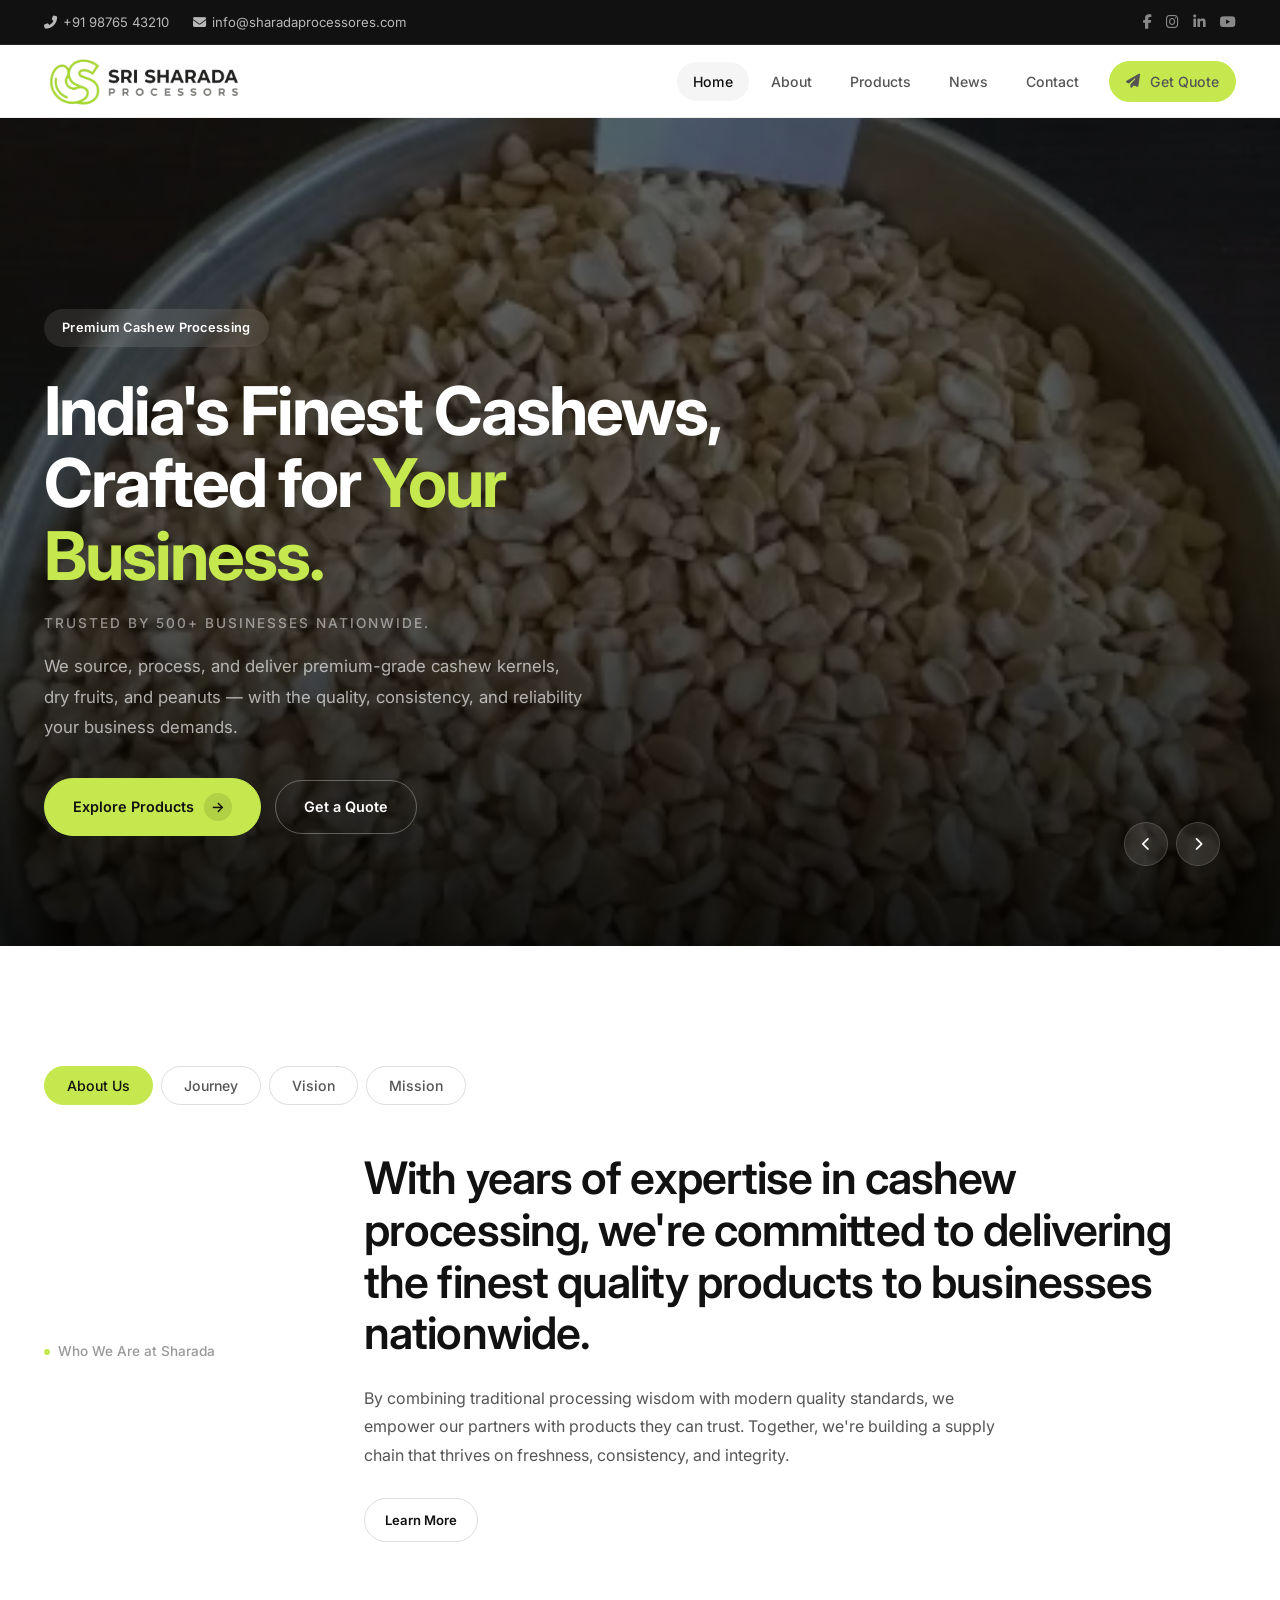
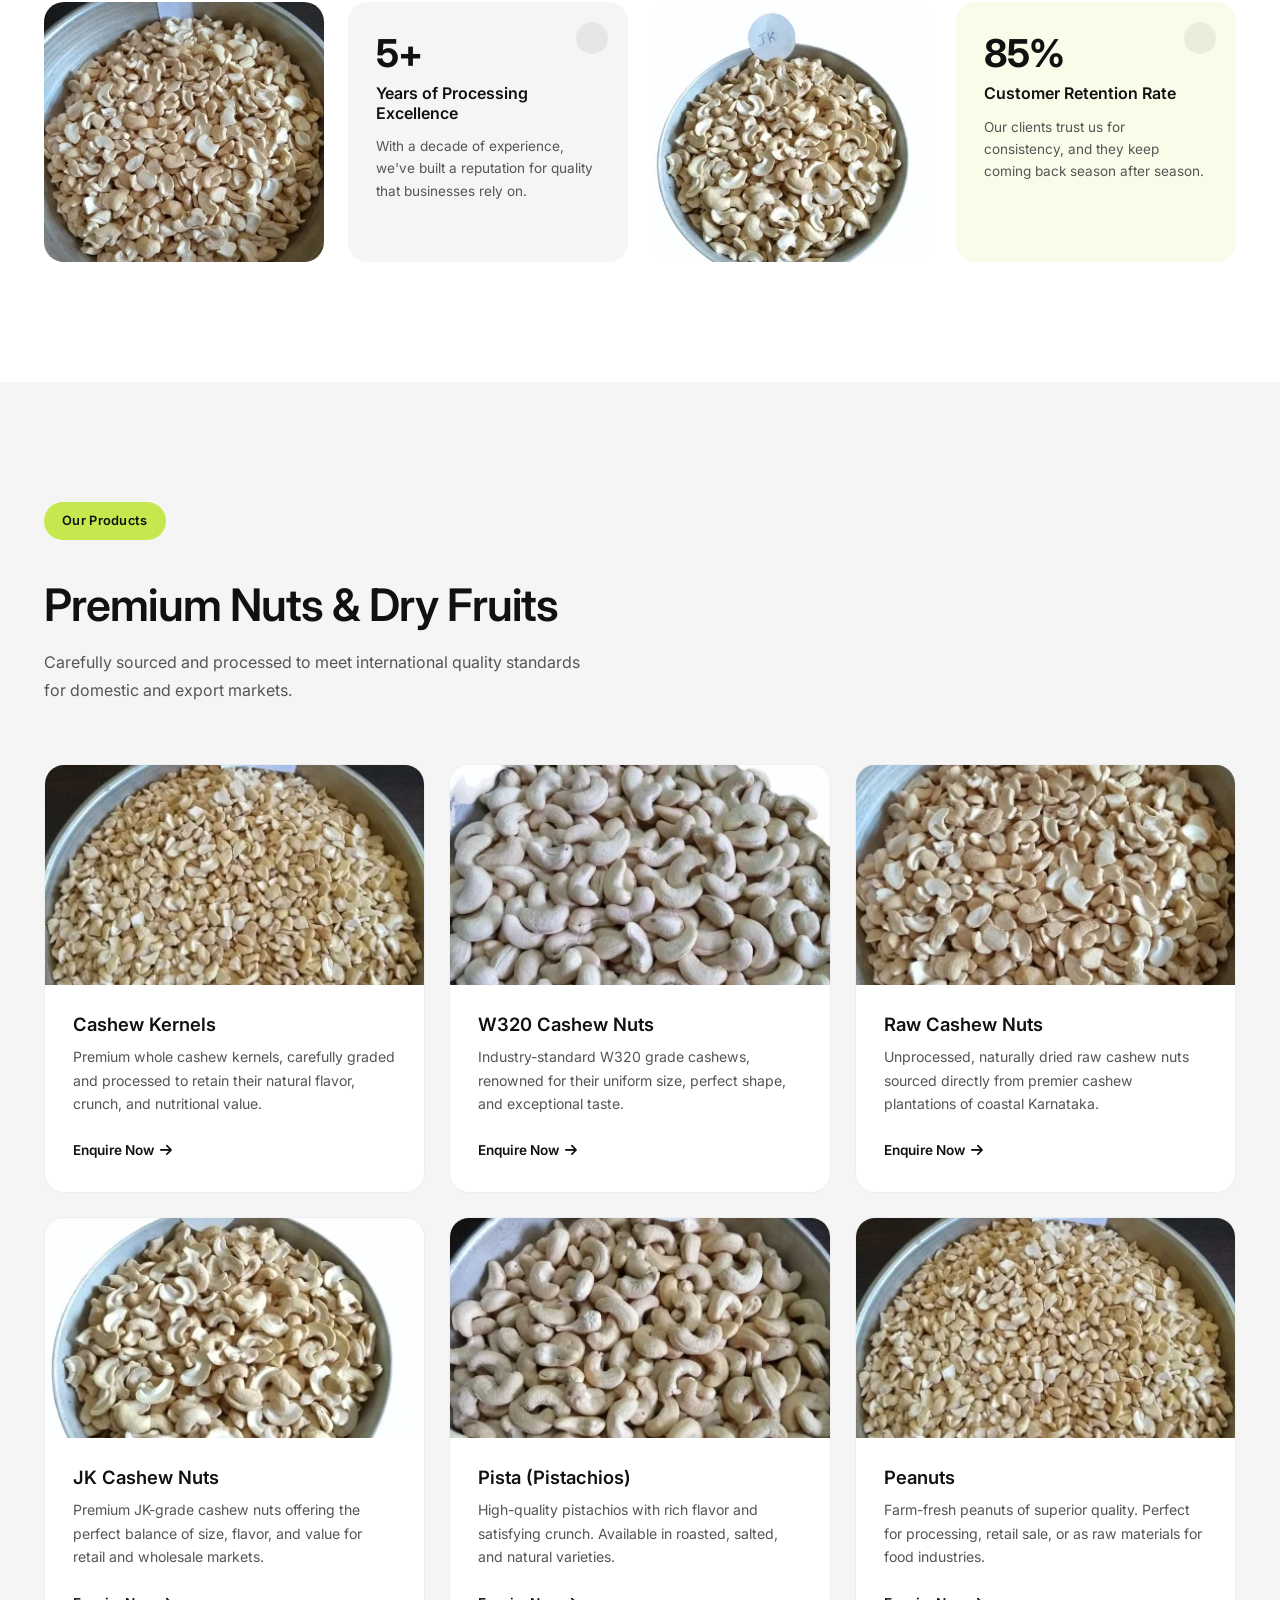
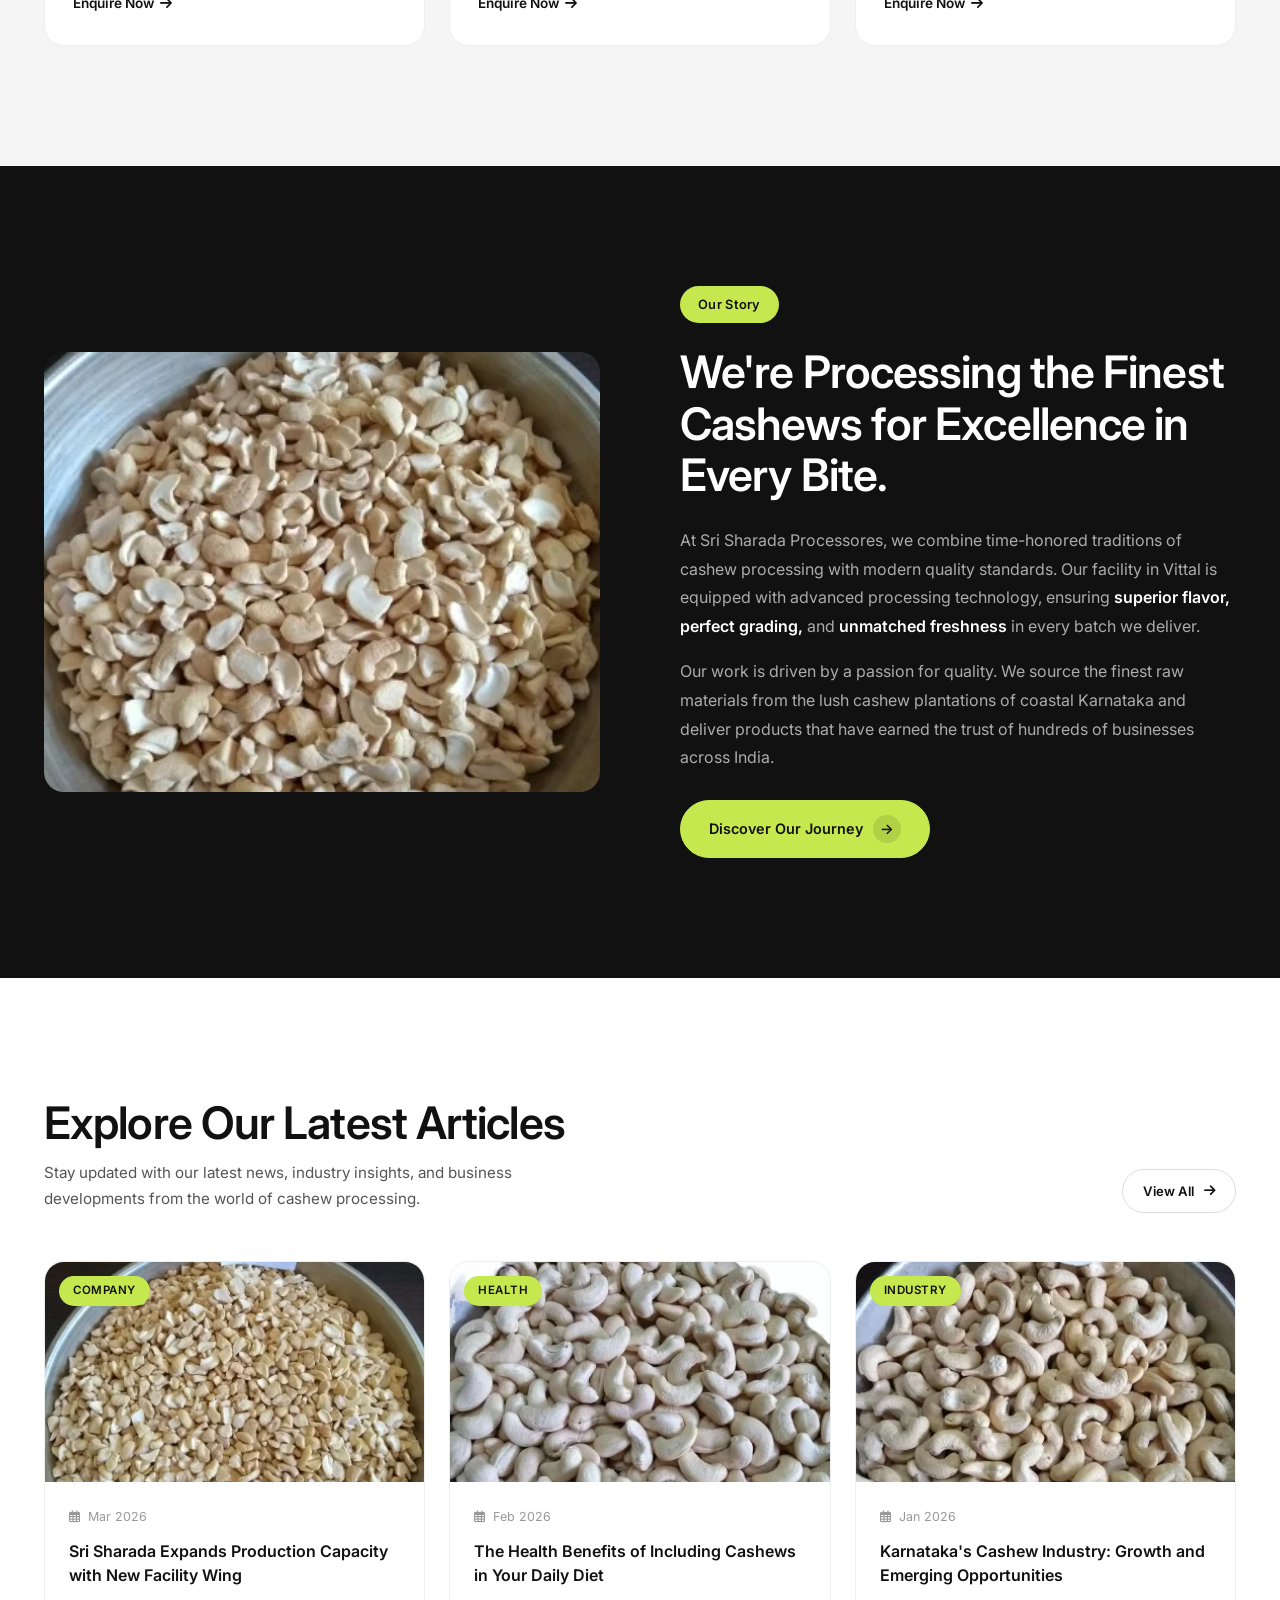
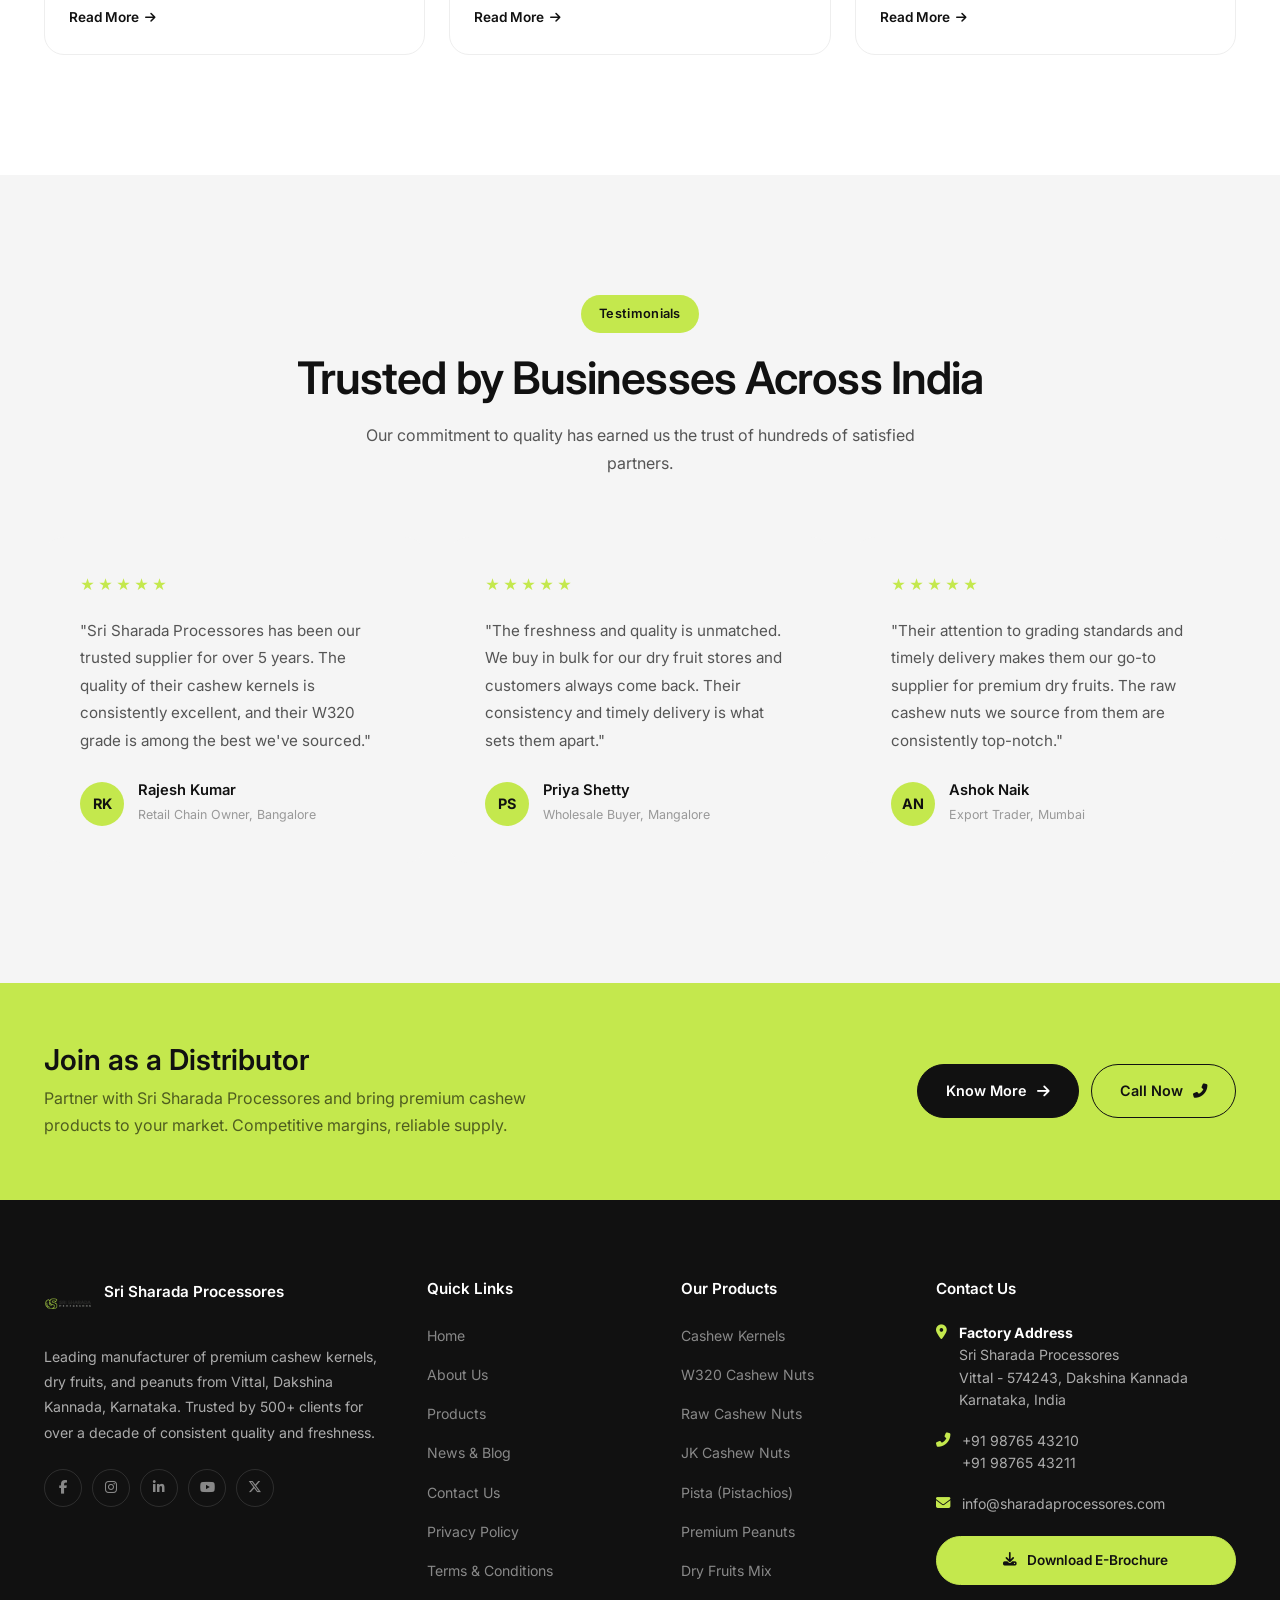
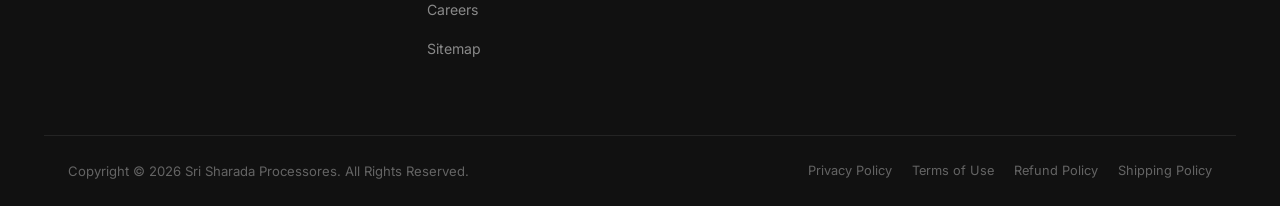
==== commit 038182ad: "Update hero section hierarchy and news section card grid layout" ====
--- a/index.html
+++ b/index.html
@@ -72,15 +72,13 @@
       <div class="container">
         <div class="hero-left">
           <div class="tag tag--dark">Premium Cashew Processing</div>
-          <h1 class="hero-title">Bringing Quality to<br>Your Cashew Supply.</h1>
-          <p class="hero-desc">From premium cashew kernels to dry fruits and peanuts, we help businesses source quality products efficiently and profitably. Join us in transforming the supply chain.</p>
-          <a href="products.html" class="btn btn--primary">Get Started <span class="arrow">→</span></a>
-        </div>
-        <div class="hero-card">
-          <div class="label">Our Mission</div>
-          <h3>Processing nature's finest with care and precision.</h3>
-          <p>With innovative processing technology and traditional expertise, we deliver superior quality, freshness, and consistency — shaping the future of cashew supply.</p>
-          <a href="about.html">Learn More <i class="fas fa-arrow-right"></i></a>
+          <h1 class="hero-title">India's Finest Cashews,<br>Crafted for <span class="hero-title-accent">Your Business.</span></h1>
+          <p class="hero-subtitle">Trusted by 500+ businesses nationwide.</p>
+          <p class="hero-desc">We source, process, and deliver premium-grade cashew kernels, dry fruits, and peanuts — with the quality, consistency, and reliability your business demands.</p>
+          <div class="hero-cta-group">
+            <a href="products.html" class="btn btn--primary">Explore Products <span class="arrow">→</span></a>
+            <a href="contact.html" class="btn btn--hero-outline">Get a Quote</a>
+          </div>
         </div>
       </div>
     </div>
@@ -302,83 +300,56 @@
   <!-- ====== NEWS SECTION ====== -->
   <section class="section" id="news">
     <div class="container">
-      <div class="section-header reveal">
-        <div class="tag">Latest Updates</div>
-        <h2 class="heading-lg" style="margin-top:20px;">What's Happening at Sharada...</h2>
-        <p>Stay updated with our latest news, industry insights, and business developments.</p>
-      </div>
-
-      <div class="news-carousel" id="newsCarousel">
-        <div class="news-card">
-          <div class="news-card-img">
-            <div class="news-gradient" style="background: linear-gradient(135deg, #111, #333);"><i class="fas fa-industry"></i></div>
-            <span class="news-card-badge">Company</span>
-          </div>
-          <div class="news-card-body">
-            <div class="news-card-meta"><span><i class="far fa-calendar-alt"></i> Mar 2026</span></div>
+      <div class="news-section-header reveal">
+        <div>
+          <h2 class="heading-lg">Explore Our Latest Articles</h2>
+          <p class="news-section-desc">Stay updated with our latest news, industry insights, and business developments from the world of cashew processing.</p>
+        </div>
+        <a href="news.html" class="btn btn--outline btn--sm">View All <i class="fas fa-arrow-right"></i></a>
+      </div>
+
+      <div class="news-box-grid reveal">
+        <div class="news-box-card">
+          <div class="news-box-img">
+            <img src="images/cashew-kernels.webp" alt="Sri Sharada Expands Production">
+            <span class="news-box-badge">Company</span>
+          </div>
+          <div class="news-box-body">
+            <div class="news-box-meta">
+              <span><i class="far fa-calendar-alt"></i> Mar 2026</span>
+            </div>
             <h3><a href="news.html">Sri Sharada Expands Production Capacity with New Facility Wing</a></h3>
-            <p>With growing demand for premium cashew products, we are expanding our processing facility to increase annual capacity by 40%.</p>
-            <a href="news.html" class="read-more">Read More <i class="fas fa-arrow-right"></i></a>
-          </div>
-        </div>
-
-        <div class="news-card">
-          <div class="news-card-img">
-            <div class="news-gradient" style="background: linear-gradient(135deg, #8B6914, #C5961A);"><i class="fas fa-heart-pulse"></i></div>
-            <span class="news-card-badge">Health</span>
-          </div>
-          <div class="news-card-body">
-            <div class="news-card-meta"><span><i class="far fa-calendar-alt"></i> Feb 2026</span></div>
+            <a href="news.html" class="news-box-readmore">Read More <i class="fas fa-arrow-right"></i></a>
+          </div>
+        </div>
+
+        <div class="news-box-card">
+          <div class="news-box-img">
+            <img src="images/w320-cashew.webp" alt="Cashew Health Benefits">
+            <span class="news-box-badge">Health</span>
+          </div>
+          <div class="news-box-body">
+            <div class="news-box-meta">
+              <span><i class="far fa-calendar-alt"></i> Feb 2026</span>
+            </div>
             <h3><a href="news.html">The Health Benefits of Including Cashews in Your Daily Diet</a></h3>
-            <p>Discover the amazing health benefits of cashew nuts — from heart health to strong bones and immunity.</p>
-            <a href="news.html" class="read-more">Read More <i class="fas fa-arrow-right"></i></a>
-          </div>
-        </div>
-
-        <div class="news-card">
-          <div class="news-card-img">
-            <div class="news-gradient" style="background: linear-gradient(135deg, #0D3B13, #2E7D32);"><i class="fas fa-chart-line"></i></div>
-            <span class="news-card-badge">Industry</span>
-          </div>
-          <div class="news-card-body">
-            <div class="news-card-meta"><span><i class="far fa-calendar-alt"></i> Jan 2026</span></div>
+            <a href="news.html" class="news-box-readmore">Read More <i class="fas fa-arrow-right"></i></a>
+          </div>
+        </div>
+
+        <div class="news-box-card">
+          <div class="news-box-img">
+            <img src="images/cashew-320.webp" alt="Karnataka Cashew Industry">
+            <span class="news-box-badge">Industry</span>
+          </div>
+          <div class="news-box-body">
+            <div class="news-box-meta">
+              <span><i class="far fa-calendar-alt"></i> Jan 2026</span>
+            </div>
             <h3><a href="news.html">Karnataka's Cashew Industry: Growth and Emerging Opportunities</a></h3>
-            <p>An in-depth look at the thriving cashew processing industry in Dakshina Kannada and regional growth.</p>
-            <a href="news.html" class="read-more">Read More <i class="fas fa-arrow-right"></i></a>
-          </div>
-        </div>
-
-        <div class="news-card">
-          <div class="news-card-img">
-            <div class="news-gradient" style="background: linear-gradient(135deg, #333, #555);"><i class="fas fa-award"></i></div>
-            <span class="news-card-badge">Quality</span>
-          </div>
-          <div class="news-card-body">
-            <div class="news-card-meta"><span><i class="far fa-calendar-alt"></i> Dec 2025</span></div>
-            <h3><a href="news.html">Quality Standards in Cashew Processing: What Sets Premium Apart</a></h3>
-            <p>Understanding the rigorous grading and quality control measures that distinguish premium products.</p>
-            <a href="news.html" class="read-more">Read More <i class="fas fa-arrow-right"></i></a>
-          </div>
-        </div>
-
-        <div class="news-card">
-          <div class="news-card-img">
-            <div class="news-gradient" style="background: linear-gradient(135deg, #2E7D32, #66BB6A);"><i class="fas fa-leaf"></i></div>
-            <span class="news-card-badge">Sustainability</span>
-          </div>
-          <div class="news-card-body">
-            <div class="news-card-meta"><span><i class="far fa-calendar-alt"></i> Nov 2025</span></div>
-            <h3><a href="news.html">Sustainable Cashew Farming Practices in Coastal Karnataka</a></h3>
-            <p>How responsible farming and ethical sourcing are shaping the future of cashew production in South India.</p>
-            <a href="news.html" class="read-more">Read More <i class="fas fa-arrow-right"></i></a>
-          </div>
-        </div>
-      </div>
-
-      <div class="carousel-nav">
-        <button id="newsPrev" aria-label="Previous"><i class="fas fa-chevron-left"></i></button>
-        <button id="newsNext" aria-label="Next"><i class="fas fa-chevron-right"></i></button>
-        <a href="news.html" class="btn btn--outline btn--sm" style="margin-left: 12px;">View All News <i class="fas fa-arrow-right"></i></a>
+            <a href="news.html" class="news-box-readmore">Read More <i class="fas fa-arrow-right"></i></a>
+          </div>
+        </div>
       </div>
     </div>
   </section>
--- a/css/styles.css
+++ b/css/styles.css
@@ -503,10 +503,10 @@
    ============================================ */
 .hero {
   position: relative;
-  min-height: 90vh;
-  display: flex;
-  align-items: flex-end;
-  padding-bottom: 60px;
+  min-height: 92vh;
+  display: flex;
+  align-items: center;
+  padding: 160px 0 80px;
   background: var(--black);
   overflow: hidden;
 }
@@ -520,14 +520,14 @@
   width: 100%;
   height: 100%;
   object-fit: cover;
-  opacity: 0.7;
+  opacity: 0.55;
 }
 
 .hero-bg::after {
   content: '';
   position: absolute;
   inset: 0;
-  background: linear-gradient(to top, rgba(0,0,0,0.8) 0%, rgba(0,0,0,0.2) 50%, rgba(0,0,0,0.1) 100%);
+  background: linear-gradient(to top, rgba(0,0,0,0.85) 0%, rgba(0,0,0,0.45) 40%, rgba(0,0,0,0.3) 100%);
 }
 
 .hero-content {
@@ -538,81 +538,77 @@
 
 .hero-content .container {
   display: flex;
-  justify-content: space-between;
-  align-items: flex-end;
-  gap: 40px;
+  flex-direction: column;
+  align-items: flex-start;
 }
 
 .hero-left {
-  max-width: 600px;
+  max-width: 720px;
 }
 
 .hero-left .tag {
-  margin-bottom: 24px;
+  margin-bottom: 28px;
 }
 
 .hero-title {
-  font-size: clamp(2.6rem, 5.5vw, 3.8rem);
-  font-weight: 600;
+  font-size: clamp(2.8rem, 6vw, 4.2rem);
+  font-weight: 700;
   color: var(--white);
-  line-height: 1.1;
+  line-height: 1.08;
   letter-spacing: -0.03em;
   margin-bottom: 20px;
 }
 
+.hero-title-accent {
+  color: var(--accent);
+}
+
+.hero-subtitle {
+  font-size: 1.1rem;
+  font-weight: 500;
+  color: rgba(255,255,255,0.5);
+  letter-spacing: 0.5px;
+  margin-bottom: 16px;
+  text-transform: uppercase;
+  font-size: 0.85rem;
+  letter-spacing: 2px;
+}
+
 .hero-desc {
-  font-size: 1rem;
+  font-size: 1.05rem;
   color: rgba(255,255,255,0.65);
-  line-height: 1.75;
-  margin-bottom: 32px;
-  max-width: 480px;
-}
-
-.hero-card {
-  background: rgba(255,255,255,0.08);
-  backdrop-filter: blur(24px);
-  -webkit-backdrop-filter: blur(24px);
-  border: 1px solid rgba(255,255,255,0.12);
-  border-radius: var(--radius);
-  padding: 32px;
-  max-width: 340px;
-  flex-shrink: 0;
-}
-
-.hero-card .label {
-  color: var(--accent);
-  margin-bottom: 16px;
-}
-
-.hero-card .label::before {
-  background: var(--accent);
-}
-
-.hero-card h3 {
+  line-height: 1.8;
+  margin-bottom: 36px;
+  max-width: 540px;
+}
+
+.hero-cta-group {
+  display: flex;
+  gap: 14px;
+  align-items: center;
+  flex-wrap: wrap;
+}
+
+.btn--hero-outline {
+  display: inline-flex;
+  align-items: center;
+  gap: 10px;
+  padding: 14px 28px;
+  font-size: 0.9rem;
+  font-weight: 600;
+  border-radius: var(--radius-pill);
+  cursor: pointer;
+  transition: all var(--duration) var(--ease);
+  background: transparent;
   color: var(--white);
-  font-size: 1.1rem;
-  font-weight: 600;
-  margin-bottom: 12px;
-}
-
-.hero-card p {
-  font-size: 0.88rem;
-  color: rgba(255,255,255,0.6);
-  line-height: 1.7;
-  margin-bottom: 20px;
-}
-
-.hero-card a {
-  color: var(--white);
-  font-size: 0.88rem;
-  font-weight: 600;
-  display: inline-flex;
-  align-items: center;
-  gap: 6px;
-}
-
-.hero-card a:hover {
-  color: var(--accent);
+  border: 1.5px solid rgba(255,255,255,0.3);
+}
+
+.btn--hero-outline:hover {
+  background: var(--white);
+  color: var(--black);
+  border-color: var(--white);
+  transform: translateY(-2px);
 }
 
 .hero-slider-nav {
@@ -939,15 +935,34 @@
 }
 
 /* ============================================
-   NEWS SECTION
-   ============================================ */
-.news-grid {
+   NEWS BOX GRID (3-column card layout)
+   ============================================ */
+.news-section-header {
+  display: flex;
+  justify-content: space-between;
+  align-items: flex-end;
+  gap: 40px;
+  margin-bottom: 48px;
+}
+
+.news-section-header h2 {
+  margin-bottom: 10px;
+}
+
+.news-section-desc {
+  color: var(--text-secondary);
+  max-width: 520px;
+  line-height: 1.75;
+  font-size: 0.95rem;
+}
+
+.news-box-grid {
   display: grid;
   grid-template-columns: repeat(3, 1fr);
   gap: var(--gap);
 }
 
-.news-card {
+.news-box-card {
   background: var(--white);
   border: 1px solid var(--gray-100);
   border-radius: var(--radius);
@@ -955,46 +970,33 @@
   transition: all var(--duration) var(--ease);
 }
 
-.news-card:hover {
+.news-box-card:hover {
   transform: translateY(-6px);
   box-shadow: var(--shadow-lg);
   border-color: transparent;
 }
 
-.news-card-img {
-  height: 200px;
+.news-box-img {
+  position: relative;
+  height: 220px;
   overflow: hidden;
-  position: relative;
-}
-
-.news-card-img img {
+}
+
+.news-box-img img {
   width: 100%;
   height: 100%;
   object-fit: cover;
   transition: transform 0.5s var(--ease);
 }
 
-.news-card:hover .news-card-img img {
-  transform: scale(1.05);
-}
-
-.news-card-img .news-gradient {
-  width: 100%;
-  height: 100%;
-  display: flex;
-  align-items: center;
-  justify-content: center;
-}
-
-.news-card-img .news-gradient i {
-  font-size: 3.5rem;
-  color: rgba(255,255,255,0.25);
-}
-
-.news-card-badge {
+.news-box-card:hover .news-box-img img {
+  transform: scale(1.06);
+}
+
+.news-box-badge {
   position: absolute;
-  top: 16px;
-  left: 16px;
+  top: 14px;
+  left: 14px;
   padding: 5px 14px;
   border-radius: var(--radius-pill);
   background: var(--accent);
@@ -1005,45 +1007,39 @@
   letter-spacing: 0.5px;
 }
 
-.news-card-body {
-  padding: 28px;
-}
-
-.news-card-meta {
+.news-box-body {
+  padding: 24px;
+}
+
+.news-box-meta {
   display: flex;
   gap: 16px;
   font-size: 0.78rem;
   color: var(--text-muted);
-  margin-bottom: 14px;
-}
-
-.news-card-meta i {
+  margin-bottom: 12px;
+}
+
+.news-box-meta i {
   margin-right: 4px;
 }
 
-.news-card-body h3 {
-  font-size: 1.05rem;
+.news-box-body h3 {
+  font-size: 1rem;
   font-weight: 600;
-  line-height: 1.45;
-  margin-bottom: 12px;
-}
-
-.news-card-body h3 a:hover {
-  color: var(--gray-600);
-}
-
-.news-card-body p {
-  font-size: 0.85rem;
-  color: var(--text-secondary);
-  line-height: 1.7;
+  line-height: 1.5;
   margin-bottom: 16px;
   display: -webkit-box;
-  -webkit-line-clamp: 3;
+  -webkit-line-clamp: 2;
+  line-clamp: 2;
   -webkit-box-orient: vertical;
   overflow: hidden;
 }
 
-.news-card-body .read-more {
+.news-box-body h3 a:hover {
+  color: var(--gray-600);
+}
+
+.news-box-readmore {
   font-size: 0.85rem;
   font-weight: 600;
   color: var(--black);
@@ -1052,63 +1048,17 @@
   gap: 6px;
 }
 
-.news-card-body .read-more:hover {
+.news-box-readmore:hover {
   color: var(--gray-600);
 }
 
-.news-card-body .read-more i {
+.news-box-readmore i {
   transition: transform var(--duration) var(--ease);
-}
-
-.news-card:hover .read-more i {
+  font-size: 0.75rem;
+}
+
+.news-box-card:hover .news-box-readmore i {
   transform: translateX(4px);
-}
-
-/* Horizontal Carousel */
-.news-carousel {
-  display: flex;
-  gap: var(--gap);
-  overflow-x: auto;
-  scroll-snap-type: x mandatory;
-  padding-bottom: 20px;
-  scrollbar-width: none;
-}
-
-.news-carousel::-webkit-scrollbar { display: none; }
-
-.news-carousel .news-card {
-  min-width: 340px;
-  flex-shrink: 0;
-  scroll-snap-align: start;
-}
-
-.carousel-nav {
-  display: flex;
-  gap: 12px;
-  justify-content: center;
-  margin-top: 40px;
-  align-items: center;
-}
-
-.carousel-nav button {
-  width: 44px;
-  height: 44px;
-  border-radius: 50%;
-  border: 1.5px solid var(--border-color);
-  background: var(--white);
-  color: var(--text-secondary);
-  cursor: pointer;
-  transition: all var(--duration) var(--ease);
-  display: flex;
-  align-items: center;
-  justify-content: center;
-  font-size: 0.85rem;
-}
-
-.carousel-nav button:hover {
-  background: var(--black);
-  border-color: var(--black);
-  color: var(--white);
 }
 
 /* ============================================
@@ -1789,7 +1739,7 @@
   }
 
   .products-grid,
-  .news-grid,
+  .news-box-grid,
   .testimonials-grid,
   .values-grid {
     grid-template-columns: repeat(2, 1fr);
@@ -1855,12 +1805,16 @@
   }
 
   .hero {
-    min-height: 75vh;
-    padding-bottom: 40px;
+    min-height: 80vh;
+    padding: 120px 0 50px;
   }
 
   .hero-title {
-    font-size: 2rem;
+    font-size: 2.2rem;
+  }
+
+  .hero-subtitle {
+    font-size: 0.75rem;
   }
 
   .hero-slider-nav {
@@ -1872,7 +1826,7 @@
   }
 
   .products-grid,
-  .news-grid,
+  .news-box-grid,
   .testimonials-grid,
   .values-grid {
     grid-template-columns: 1fr;
@@ -1911,11 +1865,24 @@
 
 @media (max-width: 480px) {
   .hero-title {
-    font-size: 1.7rem;
-  }
-
-  .hero-card {
-    padding: 24px;
+    font-size: 1.8rem;
+  }
+
+  .hero-cta-group {
+    flex-direction: column;
+    width: 100%;
+  }
+
+  .hero-cta-group .btn,
+  .hero-cta-group .btn--hero-outline {
+    width: 100%;
+    justify-content: center;
+  }
+
+  .news-section-header {
+    flex-direction: column;
+    align-items: flex-start;
+    gap: 16px;
   }
 
   .about-tabs {
